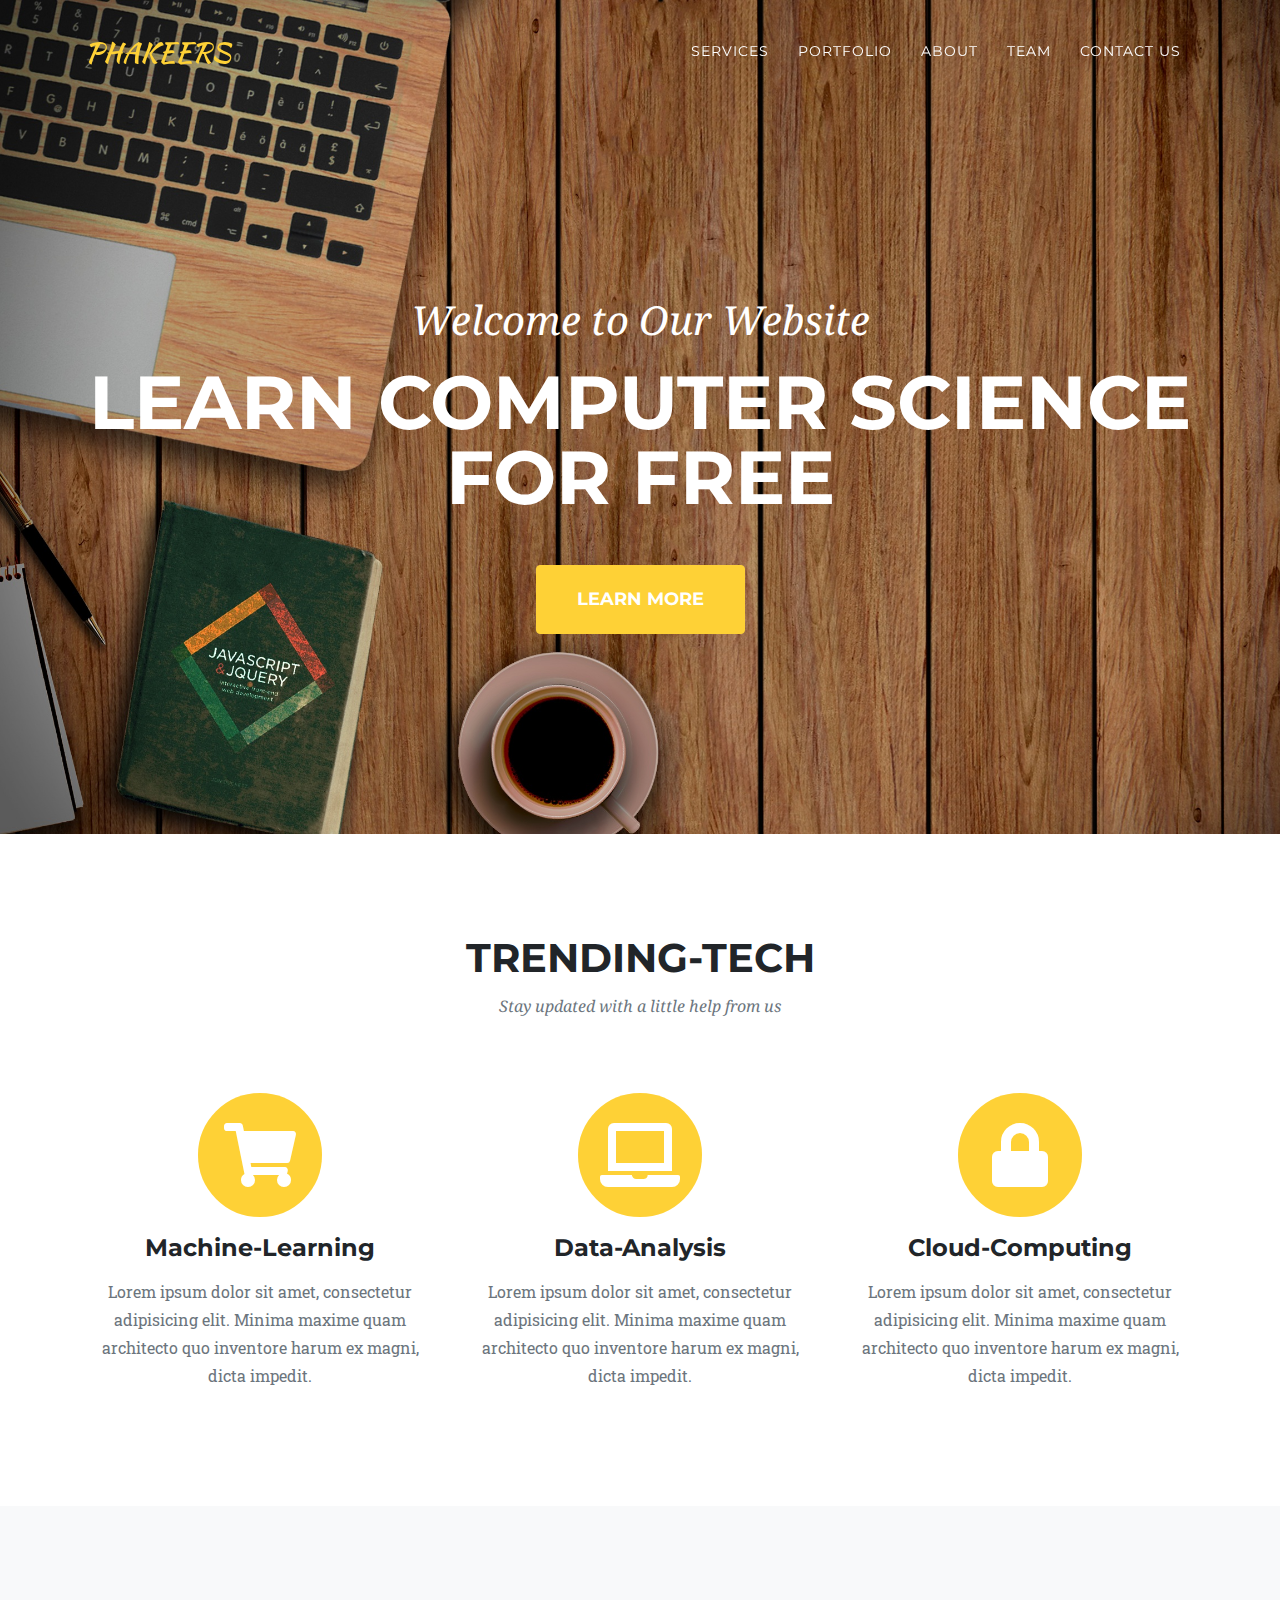
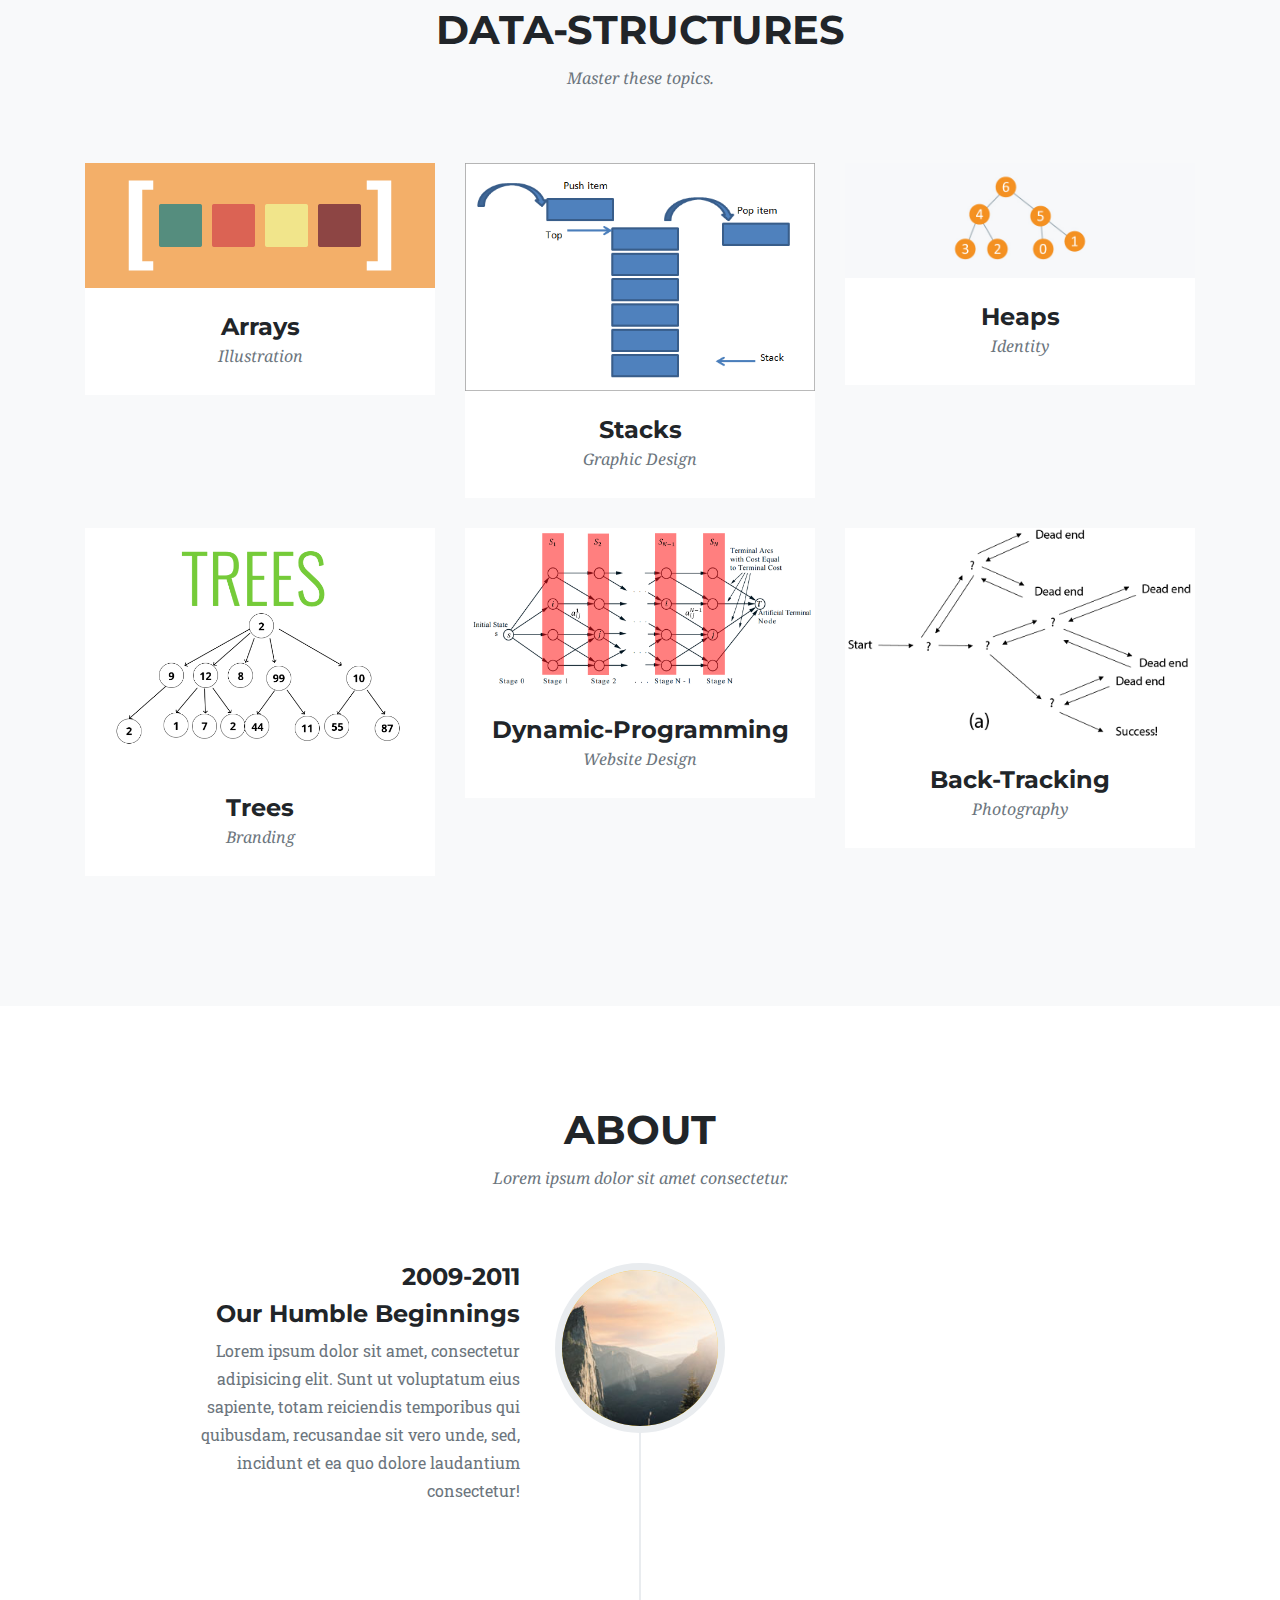
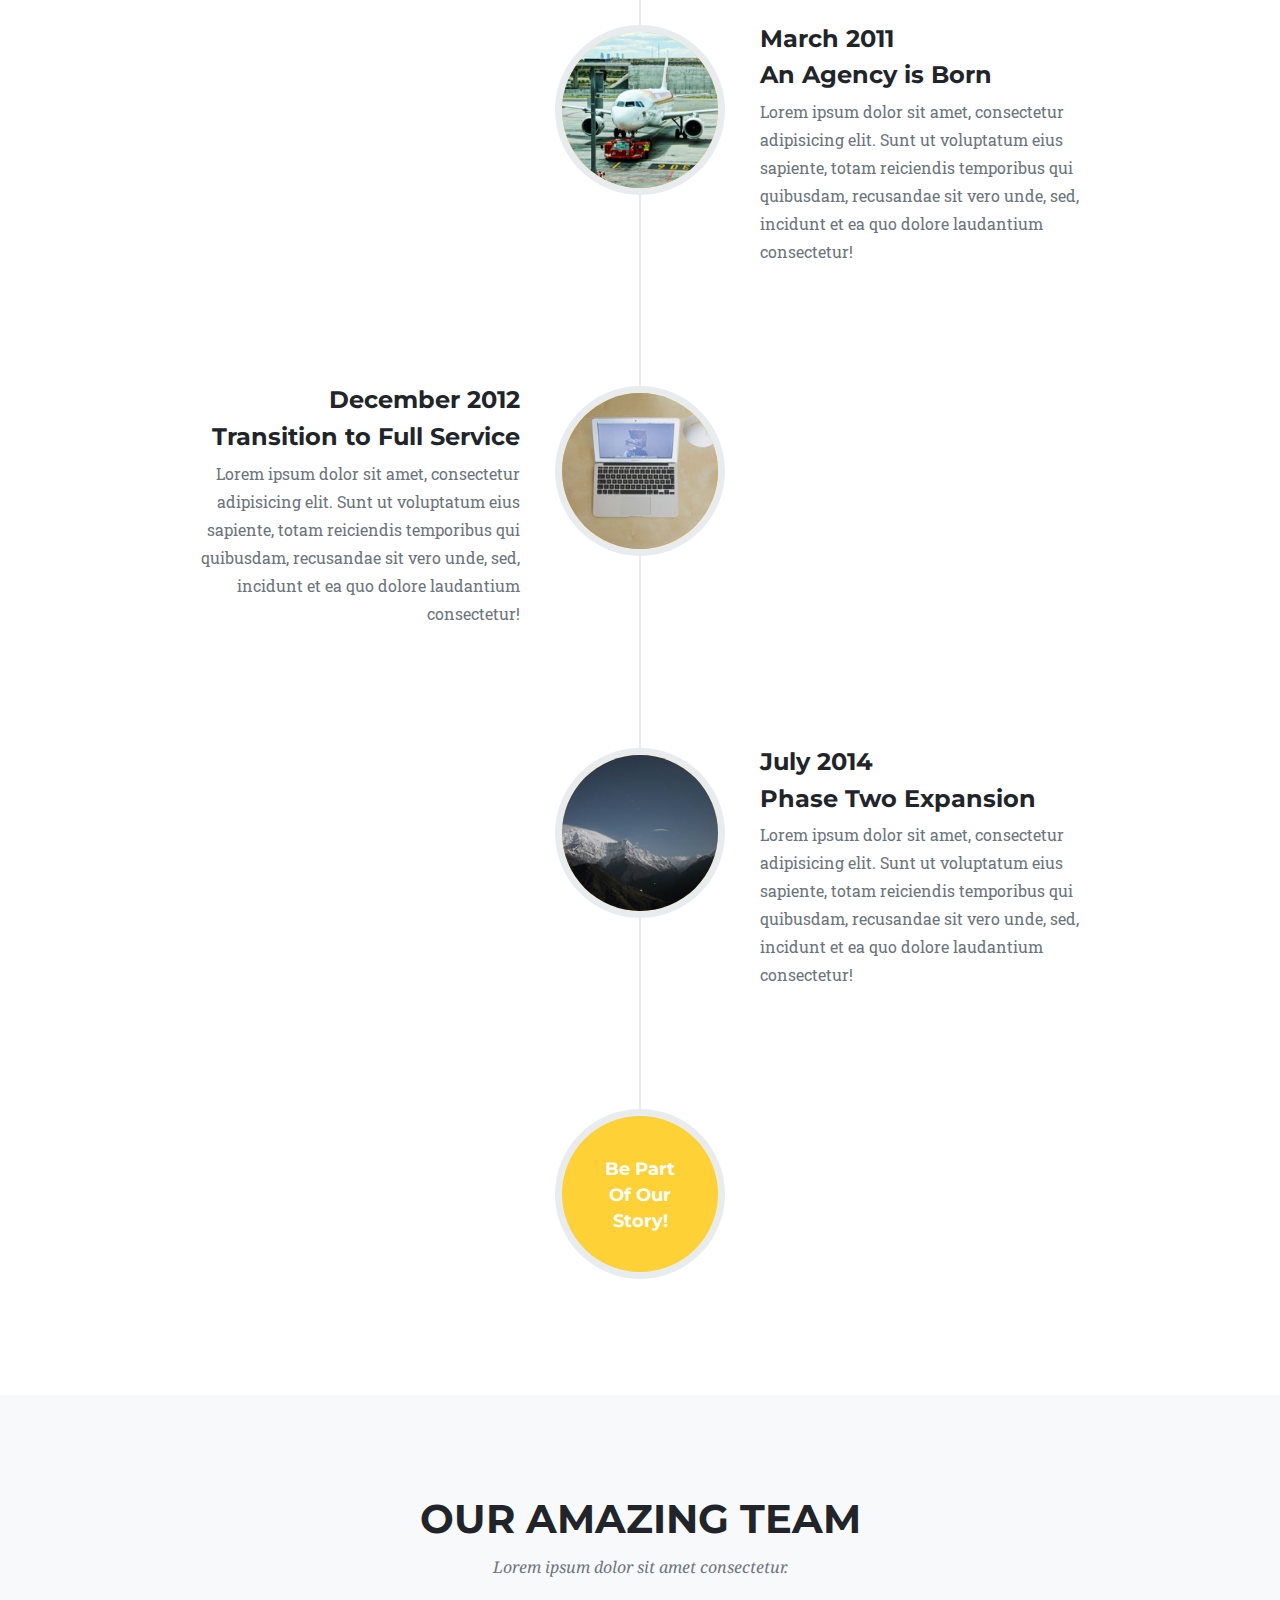
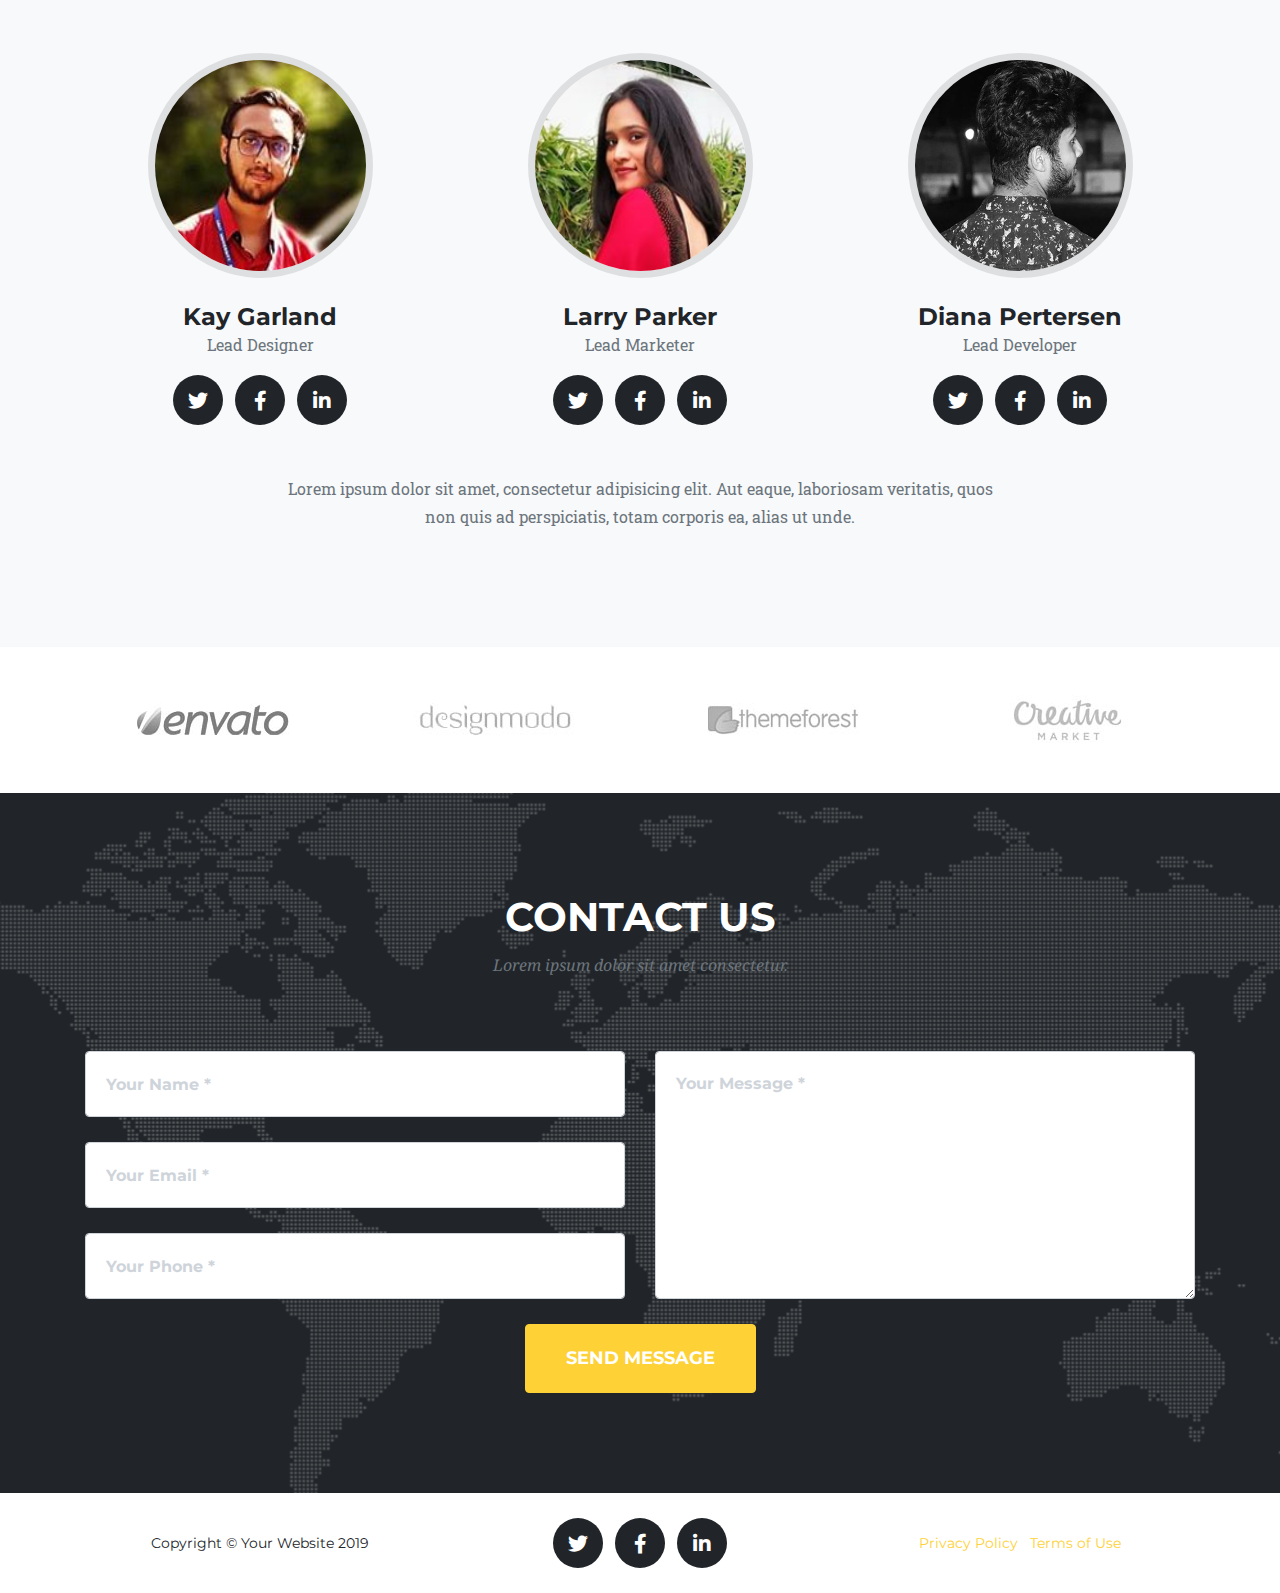
==== index.html @ e09085da "First upload" ====
<!DOCTYPE html>
<html lang="en">

<head>

  <meta charset="utf-8">
  <meta name="viewport" content="width=device-width, initial-scale=1, shrink-to-fit=no">
  <meta name="description" content="">
  <meta name="author" content="">

  <title>Phakeers Landing page</title>

  <!-- Bootstrap core CSS -->
  <link href="vendor/bootstrap/css/bootstrap.min.css" rel="stylesheet">

  <!-- Custom fonts for this template -->
  <link href="vendor/fontawesome-free/css/all.min.css" rel="stylesheet" type="text/css">
  <link href="https://fonts.googleapis.com/css?family=Montserrat:400,700" rel="stylesheet" type="text/css">
  <link href='https://fonts.googleapis.com/css?family=Kaushan+Script' rel='stylesheet' type='text/css'>
  <link href='https://fonts.googleapis.com/css?family=Droid+Serif:400,700,400italic,700italic' rel='stylesheet'
    type='text/css'>
  <link href='https://fonts.googleapis.com/css?family=Roboto+Slab:400,100,300,700' rel='stylesheet' type='text/css'>

  <!-- Custom styles for this template -->
  <link href="css/agency.min.css" rel="stylesheet">

</head>

<body id="page-top">

  <!-- Navigation -->
  <nav class="navbar navbar-expand-lg navbar-dark fixed-top" id="mainNav">
    <div class="container">
      <a class="navbar-brand js-scroll-trigger" href="#page-top">PHAKEERS</a>
      <button class="navbar-toggler navbar-toggler-right" type="button" data-toggle="collapse"
        data-target="#navbarResponsive" aria-controls="navbarResponsive" aria-expanded="false"
        aria-label="Toggle navigation">
        Menu
        <i class="fas fa-bars"></i>
      </button>
      <div class="collapse navbar-collapse" id="navbarResponsive">
        <ul class="navbar-nav text-uppercase ml-auto">
          <li class="nav-item">
            <a class="nav-link js-scroll-trigger" href="#services">Services</a>
          </li>
          <li class="nav-item">
            <a class="nav-link js-scroll-trigger" href="#portfolio">Portfolio</a>
          </li>
          <li class="nav-item">
            <a class="nav-link js-scroll-trigger" href="#about">About</a>
          </li>
          <li class="nav-item">
            <a class="nav-link js-scroll-trigger" href="#team">Team</a>
          </li>
          <li class="nav-item">
            <a class="nav-link js-scroll-trigger" href="#contact">Contact Us</a>
          </li>
        </ul>
      </div>
    </div>
  </nav>

  <!-- Header -->
  <header class="masthead">
    <div class="container">
      <div class="intro-text">
        <div class="intro-lead-in">Welcome to Our Website</div>
        <div class="intro-heading text-uppercase">Learn Computer Science for free</div>
        <a class="btn btn-primary btn-xl text-uppercase js-scroll-trigger" href="templated-caminar/index.html">Learn
          More</a>
      </div>
    </div>
  </header>

  <!-- Services -->
  <section class="page-section" id="services">
    <div class="container">
      <div class="row">
        <div class="col-lg-12 text-center">
          <h2 class="section-heading text-uppercase">Trending-Tech</h2>
          <h3 class="section-subheading text-muted">Stay updated with a little help from us</h3>
        </div>
      </div>
      <div class="row text-center">
        <div class="col-md-4">
          <span class="fa-stack fa-4x">
            <i class="fas fa-circle fa-stack-2x text-primary"></i>
            <i class="fas fa-shopping-cart fa-stack-1x fa-inverse"></i>
          </span>
          <h4 class="service-heading">Machine-Learning</h4>
          <p class="text-muted">Lorem ipsum dolor sit amet, consectetur adipisicing elit. Minima maxime quam architecto
            quo inventore harum ex magni, dicta impedit.</p>
        </div>
        <div class="col-md-4">
          <span class="fa-stack fa-4x">
            <i class="fas fa-circle fa-stack-2x text-primary"></i>
            <i class="fas fa-laptop fa-stack-1x fa-inverse"></i>
          </span>
          <h4 class="service-heading">Data-Analysis</h4>
          <p class="text-muted">Lorem ipsum dolor sit amet, consectetur adipisicing elit. Minima maxime quam architecto
            quo inventore harum ex magni, dicta impedit.</p>
        </div>
        <div class="col-md-4">
          <span class="fa-stack fa-4x">
            <i class="fas fa-circle fa-stack-2x text-primary"></i>
            <i class="fas fa-lock fa-stack-1x fa-inverse"></i>
          </span>
          <h4 class="service-heading">Cloud-Computing</h4>
          <p class="text-muted">Lorem ipsum dolor sit amet, consectetur adipisicing elit. Minima maxime quam architecto
            quo inventore harum ex magni, dicta impedit.</p>
        </div>
      </div>
    </div>
  </section>

  <!-- Portfolio Grid -->
  <section class="bg-light page-section" id="portfolio">
    <div class="container">
      <div class="row">
        <div class="col-lg-12 text-center">
          <h2 class="section-heading text-uppercase">Data-Structures</h2>
          <h3 class="section-subheading text-muted">Master these topics.</h3>
        </div>
      </div>
      <div class="row">
        <div class="col-md-4 col-sm-6 portfolio-item">
          <a class="portfolio-link" data-toggle="modal" href="#portfolioModal1">
            <div class="portfolio-hover">
              <div class="portfolio-hover-content">
                <i class="fas fa-plus fa-3x"></i>
              </div>
            </div>
            <img class="img-fluid" src="img/arrays.png" alt="">
          </a>
          <div class="portfolio-caption">
            <h4>Arrays</h4>
            <p class="text-muted">Illustration</p>
          </div>
        </div>
        <div class="col-md-4 col-sm-6 portfolio-item">
          <a class="portfolio-link" data-toggle="modal" href="#portfolioModal2">
            <div class="portfolio-hover">
              <div class="portfolio-hover-content">
                <i class="fas fa-plus fa-3x"></i>
              </div>
            </div>
            <img class="img-fluid" src="img/stacks.png" alt="">
          </a>
          <div class="portfolio-caption">
            <h4>Stacks</h4>
            <p class="text-muted">Graphic Design</p>
          </div>
        </div>
        <div class="col-md-4 col-sm-6 portfolio-item">
          <a class="portfolio-link" data-toggle="modal" href="#portfolioModal3">
            <div class="portfolio-hover">
              <div class="portfolio-hover-content">
                <i class="fas fa-plus fa-3x"></i>
              </div>
            </div>
            <img class="img-fluid" src="img/heaps.jpg" alt="">
          </a>
          <div class="portfolio-caption">
            <h4>Heaps</h4>
            <p class="text-muted">Identity</p>
          </div>
        </div>
        <div class="col-md-4 col-sm-6 portfolio-item">
          <a class="portfolio-link" data-toggle="modal" href="#portfolioModal4">
            <div class="portfolio-hover">
              <div class="portfolio-hover-content">
                <i class="fas fa-plus fa-3x"></i>
              </div>
            </div>
            <img class="img-fluid" src="/img/Trees.png" alt="">
          </a>
          <div class="portfolio-caption">
            <h4>Trees</h4>
            <p class="text-muted">Branding</p>
          </div>
        </div>
        <div class="col-md-4 col-sm-6 portfolio-item">
          <a class="portfolio-link" data-toggle="modal" href="#portfolioModal5">
            <div class="portfolio-hover">
              <div class="portfolio-hover-content">
                <i class="fas fa-plus fa-3x"></i>
              </div>
            </div>
            <img class="img-fluid" src="img/Dynamic-Programming.png" alt="">
          </a>
          <div class="portfolio-caption">
            <h4>Dynamic-Programming</h4>
            <p class="text-muted">Website Design</p>
          </div>
        </div>
        <div class="col-md-4 col-sm-6 portfolio-item">
          <a class="portfolio-link" data-toggle="modal" href="#portfolioModal6">
            <div class="portfolio-hover">
              <div class="portfolio-hover-content">
                <i class="fas fa-plus fa-3x"></i>
              </div>
            </div>
            <img class="img-fluid" src="img/backtracking-introduction.png" alt="">
          </a>
          <div class="portfolio-caption">
            <h4>Back-Tracking</h4>
            <p class="text-muted">Photography</p>
          </div>
        </div>
      </div>
    </div>
  </section>

  <!-- About -->
  <section class="page-section" id="about">
    <div class="container">
      <div class="row">
        <div class="col-lg-12 text-center">
          <h2 class="section-heading text-uppercase">About</h2>
          <h3 class="section-subheading text-muted">Lorem ipsum dolor sit amet consectetur.</h3>
        </div>
      </div>
      <div class="row">
        <div class="col-lg-12">
          <ul class="timeline">
            <li>
              <div class="timeline-image">
                <img class="rounded-circle img-fluid" src="img/about/1.jpg" alt="">
              </div>
              <div class="timeline-panel">
                <div class="timeline-heading">
                  <h4>2009-2011</h4>
                  <h4 class="subheading">Our Humble Beginnings</h4>
                </div>
                <div class="timeline-body">
                  <p class="text-muted">Lorem ipsum dolor sit amet, consectetur adipisicing elit. Sunt ut voluptatum
                    eius sapiente, totam reiciendis temporibus qui quibusdam, recusandae sit vero unde, sed, incidunt et
                    ea quo dolore laudantium consectetur!</p>
                </div>
              </div>
            </li>
            <li class="timeline-inverted">
              <div class="timeline-image">
                <img class="rounded-circle img-fluid" src="img/about/2.jpg" alt="">
              </div>
              <div class="timeline-panel">
                <div class="timeline-heading">
                  <h4>March 2011</h4>
                  <h4 class="subheading">An Agency is Born</h4>
                </div>
                <div class="timeline-body">
                  <p class="text-muted">Lorem ipsum dolor sit amet, consectetur adipisicing elit. Sunt ut voluptatum
                    eius sapiente, totam reiciendis temporibus qui quibusdam, recusandae sit vero unde, sed, incidunt et
                    ea quo dolore laudantium consectetur!</p>
                </div>
              </div>
            </li>
            <li>
              <div class="timeline-image">
                <img class="rounded-circle img-fluid" src="img/about/3.jpg" alt="">
              </div>
              <div class="timeline-panel">
                <div class="timeline-heading">
                  <h4>December 2012</h4>
                  <h4 class="subheading">Transition to Full Service</h4>
                </div>
                <div class="timeline-body">
                  <p class="text-muted">Lorem ipsum dolor sit amet, consectetur adipisicing elit. Sunt ut voluptatum
                    eius sapiente, totam reiciendis temporibus qui quibusdam, recusandae sit vero unde, sed, incidunt et
                    ea quo dolore laudantium consectetur!</p>
                </div>
              </div>
            </li>
            <li class="timeline-inverted">
              <div class="timeline-image">
                <img class="rounded-circle img-fluid" src="img/about/4.jpg" alt="">
              </div>
              <div class="timeline-panel">
                <div class="timeline-heading">
                  <h4>July 2014</h4>
                  <h4 class="subheading">Phase Two Expansion</h4>
                </div>
                <div class="timeline-body">
                  <p class="text-muted">Lorem ipsum dolor sit amet, consectetur adipisicing elit. Sunt ut voluptatum
                    eius sapiente, totam reiciendis temporibus qui quibusdam, recusandae sit vero unde, sed, incidunt et
                    ea quo dolore laudantium consectetur!</p>
                </div>
              </div>
            </li>
            <li class="timeline-inverted">
              <div class="timeline-image">
                <h4>Be Part
                  <br>Of Our
                  <br>Story!</h4>
              </div>
            </li>
          </ul>
        </div>
      </div>
    </div>
  </section>

  <!-- Team -->
  <section class="bg-light page-section" id="team">
    <div class="container">
      <div class="row">
        <div class="col-lg-12 text-center">
          <h2 class="section-heading text-uppercase">Our Amazing Team</h2>
          <h3 class="section-subheading text-muted">Lorem ipsum dolor sit amet consectetur.</h3>
        </div>
      </div>
      <div class="row">
        <div class="col-sm-4">
          <div class="team-member">
            <img class="mx-auto rounded-circle" src="/img/Suyog.png" alt="">
            <h4>Kay Garland</h4>
            <p class="text-muted">Lead Designer</p>
            <ul class="list-inline social-buttons">
              <li class="list-inline-item">
                <a href="#">
                  <i class="fab fa-twitter"></i>
                </a>
              </li>
              <li class="list-inline-item">
                <a href="#">
                  <i class="fab fa-facebook-f"></i>
                </a>
              </li>
              <li class="list-inline-item">
                <a href="#">
                  <i class="fab fa-linkedin-in"></i>
                </a>
              </li>
            </ul>
          </div>
        </div>
        <div class="col-sm-4">
          <div class="team-member">
            <img class="mx-auto rounded-circle" src="img/Rashi.png" alt="">
            <h4>Larry Parker</h4>
            <p class="text-muted">Lead Marketer</p>
            <ul class="list-inline social-buttons">
              <li class="list-inline-item">
                <a href="#">
                  <i class="fab fa-twitter"></i>
                </a>
              </li>
              <li class="list-inline-item">
                <a href="#">
                  <i class="fab fa-facebook-f"></i>
                </a>
              </li>
              <li class="list-inline-item">
                <a href="#">
                  <i class="fab fa-linkedin-in"></i>
                </a>
              </li>
            </ul>
          </div>
        </div>
        <div class="col-sm-4">
          <div class="team-member">
            <img class="mx-auto rounded-circle" src="img/Zaib.png" alt="">
            <h4>Diana Pertersen</h4>
            <p class="text-muted">Lead Developer</p>
            <ul class="list-inline social-buttons">
              <li class="list-inline-item">
                <a href="#">
                  <i class="fab fa-twitter"></i>
                </a>
              </li>
              <li class="list-inline-item">
                <a href="#">
                  <i class="fab fa-facebook-f"></i>
                </a>
              </li>
              <li class="list-inline-item">
                <a href="#">
                  <i class="fab fa-linkedin-in"></i>
                </a>
              </li>
            </ul>
          </div>
        </div>
      </div>
      <div class="row">
        <div class="col-lg-8 mx-auto text-center">
          <p class="large text-muted">Lorem ipsum dolor sit amet, consectetur adipisicing elit. Aut eaque, laboriosam
            veritatis, quos non quis ad perspiciatis, totam corporis ea, alias ut unde.</p>
        </div>
      </div>
    </div>
  </section>

  <!-- Clients -->
  <section class="py-5">
    <div class="container">
      <div class="row">
        <div class="col-md-3 col-sm-6">
          <a href="#">
            <img class="img-fluid d-block mx-auto" src="img/logos/envato.jpg" alt="">
          </a>
        </div>
        <div class="col-md-3 col-sm-6">
          <a href="#">
            <img class="img-fluid d-block mx-auto" src="img/logos/designmodo.jpg" alt="">
          </a>
        </div>
        <div class="col-md-3 col-sm-6">
          <a href="#">
            <img class="img-fluid d-block mx-auto" src="img/logos/themeforest.jpg" alt="">
          </a>
        </div>
        <div class="col-md-3 col-sm-6">
          <a href="#">
            <img class="img-fluid d-block mx-auto" src="img/logos/creative-market.jpg" alt="">
          </a>
        </div>
      </div>
    </div>
  </section>

  <!-- Contact -->
  <section class="page-section" id="contact">
    <div class="container">
      <div class="row">
        <div class="col-lg-12 text-center">
          <h2 class="section-heading text-uppercase">Contact Us</h2>
          <h3 class="section-subheading text-muted">Lorem ipsum dolor sit amet consectetur.</h3>
        </div>
      </div>
      <div class="row">
        <div class="col-lg-12">
          <form id="contactForm" name="sentMessage" novalidate="novalidate">
            <div class="row">
              <div class="col-md-6">
                <div class="form-group">
                  <input class="form-control" id="name" type="text" placeholder="Your Name *" required="required"
                    data-validation-required-message="Please enter your name.">
                  <p class="help-block text-danger"></p>
                </div>
                <div class="form-group">
                  <input class="form-control" id="email" type="email" placeholder="Your Email *" required="required"
                    data-validation-required-message="Please enter your email address.">
                  <p class="help-block text-danger"></p>
                </div>
                <div class="form-group">
                  <input class="form-control" id="phone" type="tel" placeholder="Your Phone *" required="required"
                    data-validation-required-message="Please enter your phone number.">
                  <p class="help-block text-danger"></p>
                </div>
              </div>
              <div class="col-md-6">
                <div class="form-group">
                  <textarea class="form-control" id="message" placeholder="Your Message *" required="required"
                    data-validation-required-message="Please enter a message."></textarea>
                  <p class="help-block text-danger"></p>
                </div>
              </div>
              <div class="clearfix"></div>
              <div class="col-lg-12 text-center">
                <div id="success"></div>
                <button id="sendMessageButton" class="btn btn-primary btn-xl text-uppercase" type="submit">Send
                  Message</button>
              </div>
            </div>
          </form>
        </div>
      </div>
    </div>
  </section>

  <!-- Footer -->
  <footer class="footer">
    <div class="container">
      <div class="row align-items-center">
        <div class="col-md-4">
          <span class="copyright">Copyright &copy; Your Website 2019</span>
        </div>
        <div class="col-md-4">
          <ul class="list-inline social-buttons">
            <li class="list-inline-item">
              <a href="#">
                <i class="fab fa-twitter"></i>
              </a>
            </li>
            <li class="list-inline-item">
              <a href="#">
                <i class="fab fa-facebook-f"></i>
              </a>
            </li>
            <li class="list-inline-item">
              <a href="#">
                <i class="fab fa-linkedin-in"></i>
              </a>
            </li>
          </ul>
        </div>
        <div class="col-md-4">
          <ul class="list-inline quicklinks">
            <li class="list-inline-item">
              <a href="#">Privacy Policy</a>
            </li>
            <li class="list-inline-item">
              <a href="#">Terms of Use</a>
            </li>
          </ul>
        </div>
      </div>
    </div>
  </footer>

  <!-- Portfolio Modals -->

  <!-- Modal 1 -->
  <div class="portfolio-modal modal fade" id="portfolioModal1" tabindex="-1" role="dialog" aria-hidden="true">
    <div class="modal-dialog">
      <div class="modal-content">
        <div class="close-modal" data-dismiss="modal">
          <div class="lr">
            <div class="rl"></div>
          </div>
        </div>
        <div class="container">
          <div class="row">
            <div class="col-lg-8 mx-auto">
              <div class="modal-body">
                <!-- Project Details Go Here -->
                <h2 class="text-uppercase">Project Name</h2>
                <p class="item-intro text-muted">Lorem ipsum dolor sit amet consectetur.</p>
                <img class="img-fluid d-block mx-auto" src="img/portfolio/01-full.jpg" alt="">
                <p>Use this area to describe your project. Lorem ipsum dolor sit amet, consectetur adipisicing elit. Est
                  blanditiis dolorem culpa incidunt minus dignissimos deserunt repellat aperiam quasi sunt officia
                  expedita beatae cupiditate, maiores repudiandae, nostrum, reiciendis facere nemo!</p>
                <ul class="list-inline">
                  <li>Date: January 2017</li>
                  <li>Client: Threads</li>
                  <li>Category: Illustration</li>
                </ul>
                <button class="btn btn-primary" data-dismiss="modal" type="button">
                  <i class="fas fa-times"></i>
                  Close Project</button>
              </div>
            </div>
          </div>
        </div>
      </div>
    </div>
  </div>

  <!-- Modal 2 -->
  <div class="portfolio-modal modal fade" id="portfolioModal2" tabindex="-1" role="dialog" aria-hidden="true">
    <div class="modal-dialog">
      <div class="modal-content">
        <div class="close-modal" data-dismiss="modal">
          <div class="lr">
            <div class="rl"></div>
          </div>
        </div>
        <div class="container">
          <div class="row">
            <div class="col-lg-8 mx-auto">
              <div class="modal-body">
                <!-- Project Details Go Here -->
                <h2 class="text-uppercase">Project Name</h2>
                <p class="item-intro text-muted">Lorem ipsum dolor sit amet consectetur.</p>
                <img class="img-fluid d-block mx-auto" src="img/portfolio/02-full.jpg" alt="">
                <p>Use this area to describe your project. Lorem ipsum dolor sit amet, consectetur adipisicing elit. Est
                  blanditiis dolorem culpa incidunt minus dignissimos deserunt repellat aperiam quasi sunt officia
                  expedita beatae cupiditate, maiores repudiandae, nostrum, reiciendis facere nemo!</p>
                <ul class="list-inline">
                  <li>Date: January 2017</li>
                  <li>Client: Explore</li>
                  <li>Category: Graphic Design</li>
                </ul>
                <button class="btn btn-primary" data-dismiss="modal" type="button">
                  <i class="fas fa-times"></i>
                  Close Project</button>
              </div>
            </div>
          </div>
        </div>
      </div>
    </div>
  </div>

  <!-- Modal 3 -->
  <div class="portfolio-modal modal fade" id="portfolioModal3" tabindex="-1" role="dialog" aria-hidden="true">
    <div class="modal-dialog">
      <div class="modal-content">
        <div class="close-modal" data-dismiss="modal">
          <div class="lr">
            <div class="rl"></div>
          </div>
        </div>
        <div class="container">
          <div class="row">
            <div class="col-lg-8 mx-auto">
              <div class="modal-body">
                <!-- Project Details Go Here -->
                <h2 class="text-uppercase">Project Name</h2>
                <p class="item-intro text-muted">Lorem ipsum dolor sit amet consectetur.</p>
                <img class="img-fluid d-block mx-auto" src="img/portfolio/03-full.jpg" alt="">
                <p>Use this area to describe your project. Lorem ipsum dolor sit amet, consectetur adipisicing elit. Est
                  blanditiis dolorem culpa incidunt minus dignissimos deserunt repellat aperiam quasi sunt officia
                  expedita beatae cupiditate, maiores repudiandae, nostrum, reiciendis facere nemo!</p>
                <ul class="list-inline">
                  <li>Date: January 2017</li>
                  <li>Client: Finish</li>
                  <li>Category: Identity</li>
                </ul>
                <button class="btn btn-primary" data-dismiss="modal" type="button">
                  <i class="fas fa-times"></i>
                  Close Project</button>
              </div>
            </div>
          </div>
        </div>
      </div>
    </div>
  </div>

  <!-- Modal 4 -->
  <div class="portfolio-modal modal fade" id="portfolioModal4" tabindex="-1" role="dialog" aria-hidden="true">
    <div class="modal-dialog">
      <div class="modal-content">
        <div class="close-modal" data-dismiss="modal">
          <div class="lr">
            <div class="rl"></div>
          </div>
        </div>
        <div class="container">
          <div class="row">
            <div class="col-lg-8 mx-auto">
              <div class="modal-body">
                <!-- Project Details Go Here -->
                <h2 class="text-uppercase">Project Name</h2>
                <p class="item-intro text-muted">Lorem ipsum dolor sit amet consectetur.</p>
                <img class="img-fluid d-block mx-auto" src="img/portfolio/04-full.jpg" alt="">
                <p>Use this area to describe your project. Lorem ipsum dolor sit amet, consectetur adipisicing elit. Est
                  blanditiis dolorem culpa incidunt minus dignissimos deserunt repellat aperiam quasi sunt officia
                  expedita beatae cupiditate, maiores repudiandae, nostrum, reiciendis facere nemo!</p>
                <ul class="list-inline">
                  <li>Date: January 2017</li>
                  <li>Client: Lines</li>
                  <li>Category: Branding</li>
                </ul>
                <button class="btn btn-primary" data-dismiss="modal" type="button">
                  <i class="fas fa-times"></i>
                  Close Project</button>
              </div>
            </div>
          </div>
        </div>
      </div>
    </div>
  </div>

  <!-- Modal 5 -->
  <div class="portfolio-modal modal fade" id="portfolioModal5" tabindex="-1" role="dialog" aria-hidden="true">
    <div class="modal-dialog">
      <div class="modal-content">
        <div class="close-modal" data-dismiss="modal">
          <div class="lr">
            <div class="rl"></div>
          </div>
        </div>
        <div class="container">
          <div class="row">
            <div class="col-lg-8 mx-auto">
              <div class="modal-body">
                <!-- Project Details Go Here -->
                <h2 class="text-uppercase">Project Name</h2>
                <p class="item-intro text-muted">Lorem ipsum dolor sit amet consectetur.</p>
                <img class="img-fluid d-block mx-auto" src="img/portfolio/05-full.jpg" alt="">
                <p>Use this area to describe your project. Lorem ipsum dolor sit amet, consectetur adipisicing elit. Est
                  blanditiis dolorem culpa incidunt minus dignissimos deserunt repellat aperiam quasi sunt officia
                  expedita beatae cupiditate, maiores repudiandae, nostrum, reiciendis facere nemo!</p>
                <ul class="list-inline">
                  <li>Date: January 2017</li>
                  <li>Client: Southwest</li>
                  <li>Category: Website Design</li>
                </ul>
                <button class="btn btn-primary" data-dismiss="modal" type="button">
                  <i class="fas fa-times"></i>
                  Close Project</button>
              </div>
            </div>
          </div>
        </div>
      </div>
    </div>
  </div>

  <!-- Modal 6 -->
  <div class="portfolio-modal modal fade" id="portfolioModal6" tabindex="-1" role="dialog" aria-hidden="true">
    <div class="modal-dialog">
      <div class="modal-content">
        <div class="close-modal" data-dismiss="modal">
          <div class="lr">
            <div class="rl"></div>
          </div>
        </div>
        <div class="container">
          <div class="row">
            <div class="col-lg-8 mx-auto">
              <div class="modal-body">
                <!-- Project Details Go Here -->
                <h2 class="text-uppercase">Project Name</h2>
                <p class="item-intro text-muted">Lorem ipsum dolor sit amet consectetur.</p>
                <img class="img-fluid d-block mx-auto" src="img/portfolio/06-full.jpg" alt="">
                <p>Use this area to describe your project. Lorem ipsum dolor sit amet, consectetur adipisicing elit. Est
                  blanditiis dolorem culpa incidunt minus dignissimos deserunt repellat aperiam quasi sunt officia
                  expedita beatae cupiditate, maiores repudiandae, nostrum, reiciendis facere nemo!</p>
                <ul class="list-inline">
                  <li>Date: January 2017</li>
                  <li>Client: Window</li>
                  <li>Category: Photography</li>
                </ul>
                <button class="btn btn-primary" data-dismiss="modal" type="button">
                  <i class="fas fa-times"></i>
                  Close Project</button>
              </div>
            </div>
          </div>
        </div>
      </div>
    </div>
  </div>

  <!-- Bootstrap core JavaScript -->
  <script src="vendor/jquery/jquery.min.js"></script>
  <script src="vendor/bootstrap/js/bootstrap.bundle.min.js"></script>

  <!-- Plugin JavaScript -->
  <script src="vendor/jquery-easing/jquery.easing.min.js"></script>

  <!-- Contact form JavaScript -->
  <script src="js/jqBootstrapValidation.js"></script>
  <script src="js/contact_me.js"></script>

  <!-- Custom scripts for this template -->
  <script src="js/agency.min.js"></script>

</body>

</html>
---- css/agency.min.css ----
/*!
 * Start Bootstrap - Agency v5.2.2 (https://startbootstrap.com/template-overviews/agency)
 * Copyright 2013-2019 Start Bootstrap
 * Licensed under MIT (https://github.com/BlackrockDigital/startbootstrap-agency/blob/master/LICENSE)
 */body{overflow-x:hidden;font-family:'Roboto Slab',-apple-system,BlinkMacSystemFont,'Segoe UI',Roboto,'Helvetica Neue',Arial,sans-serif,'Apple Color Emoji','Segoe UI Emoji','Segoe UI Symbol','Noto Color Emoji'}p{line-height:1.75}a{color:#fed136}a:hover{color:#fec503}.text-primary{color:#fed136!important}h1,h2,h3,h4,h5,h6{font-weight:700;font-family:Montserrat,-apple-system,BlinkMacSystemFont,'Segoe UI',Roboto,'Helvetica Neue',Arial,sans-serif,'Apple Color Emoji','Segoe UI Emoji','Segoe UI Symbol','Noto Color Emoji'}.page-section{padding:100px 0}.page-section h2.section-heading{font-size:40px;margin-top:0;margin-bottom:15px}.page-section h3.section-subheading{font-size:16px;font-weight:400;font-style:italic;margin-bottom:75px;text-transform:none;font-family:'Droid Serif',-apple-system,BlinkMacSystemFont,'Segoe UI',Roboto,'Helvetica Neue',Arial,sans-serif,'Apple Color Emoji','Segoe UI Emoji','Segoe UI Symbol','Noto Color Emoji'}@media (min-width:768px){section{padding:150px 0}}::-moz-selection{background:#fed136;text-shadow:none}::selection{background:#fed136;text-shadow:none}img::-moz-selection{background:0 0}img::selection{background:0 0}img::-moz-selection{background:0 0}.btn{font-family:Montserrat,-apple-system,BlinkMacSystemFont,'Segoe UI',Roboto,'Helvetica Neue',Arial,sans-serif,'Apple Color Emoji','Segoe UI Emoji','Segoe UI Symbol','Noto Color Emoji';font-weight:700}.btn-xl{font-size:18px;padding:20px 40px}.btn-primary{background-color:#fed136;border-color:#fed136}.btn-primary:active,.btn-primary:focus,.btn-primary:hover{background-color:#fec810!important;border-color:#fec810!important;color:#fff}.btn-primary:active,.btn-primary:focus{box-shadow:0 0 0 .2rem rgba(254,209,55,.5)!important}#mainNav{background-color:#212529}#mainNav .navbar-toggler{font-size:12px;right:0;padding:13px;text-transform:uppercase;color:#fff;border:0;background-color:#fed136;font-family:Montserrat,-apple-system,BlinkMacSystemFont,'Segoe UI',Roboto,'Helvetica Neue',Arial,sans-serif,'Apple Color Emoji','Segoe UI Emoji','Segoe UI Symbol','Noto Color Emoji'}#mainNav .navbar-brand{color:#fed136;font-family:'Kaushan Script',-apple-system,BlinkMacSystemFont,'Segoe UI',Roboto,'Helvetica Neue',Arial,sans-serif,'Apple Color Emoji','Segoe UI Emoji','Segoe UI Symbol','Noto Color Emoji'}#mainNav .navbar-brand.active,#mainNav .navbar-brand:active,#mainNav .navbar-brand:focus,#mainNav .navbar-brand:hover{color:#fec503}#mainNav .navbar-nav .nav-item .nav-link{font-size:90%;font-weight:400;padding:.75em 0;letter-spacing:1px;color:#fff;font-family:Montserrat,-apple-system,BlinkMacSystemFont,'Segoe UI',Roboto,'Helvetica Neue',Arial,sans-serif,'Apple Color Emoji','Segoe UI Emoji','Segoe UI Symbol','Noto Color Emoji'}#mainNav .navbar-nav .nav-item .nav-link.active,#mainNav .navbar-nav .nav-item .nav-link:hover{color:#fed136}@media (min-width:992px){#mainNav{padding-top:25px;padding-bottom:25px;transition:padding-top .3s,padding-bottom .3s;border:none;background-color:transparent}#mainNav .navbar-brand{font-size:1.75em;transition:all .3s}#mainNav .navbar-nav .nav-item .nav-link{padding:1.1em 1em!important}#mainNav.navbar-shrink{padding-top:0;padding-bottom:0;background-color:#212529}#mainNav.navbar-shrink .navbar-brand{font-size:1.25em;padding:12px 0}}header.masthead{text-align:center;color:#fff;background-image:url(../img/header-bg.jpg);background-repeat:no-repeat;background-attachment:scroll;background-position:center center;background-size:cover}header.masthead .intro-text{padding-top:150px;padding-bottom:100px}header.masthead .intro-text .intro-lead-in{font-size:22px;font-style:italic;line-height:22px;margin-bottom:25px;font-family:'Droid Serif',-apple-system,BlinkMacSystemFont,'Segoe UI',Roboto,'Helvetica Neue',Arial,sans-serif,'Apple Color Emoji','Segoe UI Emoji','Segoe UI Symbol','Noto Color Emoji'}header.masthead .intro-text .intro-heading{font-size:50px;font-weight:700;line-height:50px;margin-bottom:25px;font-family:Montserrat,-apple-system,BlinkMacSystemFont,'Segoe UI',Roboto,'Helvetica Neue',Arial,sans-serif,'Apple Color Emoji','Segoe UI Emoji','Segoe UI Symbol','Noto Color Emoji'}@media (min-width:768px){header.masthead .intro-text{padding-top:300px;padding-bottom:200px}header.masthead .intro-text .intro-lead-in{font-size:40px;font-style:italic;line-height:40px;margin-bottom:25px;font-family:'Droid Serif',-apple-system,BlinkMacSystemFont,'Segoe UI',Roboto,'Helvetica Neue',Arial,sans-serif,'Apple Color Emoji','Segoe UI Emoji','Segoe UI Symbol','Noto Color Emoji'}header.masthead .intro-text .intro-heading{font-size:75px;font-weight:700;line-height:75px;margin-bottom:50px;font-family:Montserrat,-apple-system,BlinkMacSystemFont,'Segoe UI',Roboto,'Helvetica Neue',Arial,sans-serif,'Apple Color Emoji','Segoe UI Emoji','Segoe UI Symbol','Noto Color Emoji'}}.service-heading{margin:15px 0;text-transform:none}#portfolio .portfolio-item{right:0;margin:0 0 15px}#portfolio .portfolio-item .portfolio-link{position:relative;display:block;max-width:400px;margin:0 auto;cursor:pointer}#portfolio .portfolio-item .portfolio-link .portfolio-hover{position:absolute;width:100%;height:100%;transition:all ease .5s;opacity:0;background:rgba(254,209,54,.9)}#portfolio .portfolio-item .portfolio-link .portfolio-hover:hover{opacity:1}#portfolio .portfolio-item .portfolio-link .portfolio-hover .portfolio-hover-content{font-size:20px;position:absolute;top:50%;width:100%;height:20px;margin-top:-12px;text-align:center;color:#fff}#portfolio .portfolio-item .portfolio-link .portfolio-hover .portfolio-hover-content i{margin-top:-12px}#portfolio .portfolio-item .portfolio-link .portfolio-hover .portfolio-hover-content h3,#portfolio .portfolio-item .portfolio-link .portfolio-hover .portfolio-hover-content h4{margin:0}#portfolio .portfolio-item .portfolio-caption{max-width:400px;margin:0 auto;padding:25px;text-align:center;background-color:#fff}#portfolio .portfolio-item .portfolio-caption h4{margin:0;text-transform:none}#portfolio .portfolio-item .portfolio-caption p{font-size:16px;font-style:italic;margin:0;font-family:'Droid Serif',-apple-system,BlinkMacSystemFont,'Segoe UI',Roboto,'Helvetica Neue',Arial,sans-serif,'Apple Color Emoji','Segoe UI Emoji','Segoe UI Symbol','Noto Color Emoji'}#portfolio *{z-index:2}@media (min-width:767px){#portfolio .portfolio-item{margin:0 0 30px}}.portfolio-modal .modal-dialog{margin:1rem;max-width:100vw}.portfolio-modal .modal-content{padding:100px 0;text-align:center}.portfolio-modal .modal-content h2{font-size:3em;margin-bottom:15px}.portfolio-modal .modal-content p{margin-bottom:30px}.portfolio-modal .modal-content p.item-intro{font-size:16px;font-style:italic;margin:20px 0 30px;font-family:'Droid Serif',-apple-system,BlinkMacSystemFont,'Segoe UI',Roboto,'Helvetica Neue',Arial,sans-serif,'Apple Color Emoji','Segoe UI Emoji','Segoe UI Symbol','Noto Color Emoji'}.portfolio-modal .modal-content ul.list-inline{margin-top:0;margin-bottom:30px}.portfolio-modal .modal-content img{margin-bottom:30px}.portfolio-modal .modal-content button{cursor:pointer}.portfolio-modal .close-modal{position:absolute;top:25px;right:25px;width:75px;height:75px;cursor:pointer;background-color:transparent}.portfolio-modal .close-modal:hover{opacity:.3}.portfolio-modal .close-modal .lr{z-index:1051;width:1px;height:75px;margin-left:35px;transform:rotate(45deg);background-color:#212529}.portfolio-modal .close-modal .lr .rl{z-index:1052;width:1px;height:75px;transform:rotate(90deg);background-color:#212529}.timeline{position:relative;padding:0;list-style:none}.timeline:before{position:absolute;top:0;bottom:0;left:40px;width:2px;margin-left:-1.5px;content:'';background-color:#e9ecef}.timeline>li{position:relative;min-height:50px;margin-bottom:50px}.timeline>li:after,.timeline>li:before{display:table;content:' '}.timeline>li:after{clear:both}.timeline>li .timeline-panel{position:relative;float:right;width:100%;padding:0 20px 0 100px;text-align:left}.timeline>li .timeline-panel:before{right:auto;left:-15px;border-right-width:15px;border-left-width:0}.timeline>li .timeline-panel:after{right:auto;left:-14px;border-right-width:14px;border-left-width:0}.timeline>li .timeline-image{position:absolute;z-index:100;left:0;width:80px;height:80px;margin-left:0;text-align:center;color:#fff;border:7px solid #e9ecef;border-radius:100%;background-color:#fed136}.timeline>li .timeline-image h4{font-size:10px;line-height:14px;margin-top:12px}.timeline>li.timeline-inverted>.timeline-panel{float:right;padding:0 20px 0 100px;text-align:left}.timeline>li.timeline-inverted>.timeline-panel:before{right:auto;left:-15px;border-right-width:15px;border-left-width:0}.timeline>li.timeline-inverted>.timeline-panel:after{right:auto;left:-14px;border-right-width:14px;border-left-width:0}.timeline>li:last-child{margin-bottom:0}.timeline .timeline-heading h4{margin-top:0;color:inherit}.timeline .timeline-heading h4.subheading{text-transform:none}.timeline .timeline-body>p,.timeline .timeline-body>ul{margin-bottom:0}@media (min-width:768px){.timeline:before{left:50%}.timeline>li{min-height:100px;margin-bottom:100px}.timeline>li .timeline-panel{float:left;width:41%;padding:0 20px 20px 30px;text-align:right}.timeline>li .timeline-image{left:50%;width:100px;height:100px;margin-left:-50px}.timeline>li .timeline-image h4{font-size:13px;line-height:18px;margin-top:16px}.timeline>li.timeline-inverted>.timeline-panel{float:right;padding:0 30px 20px 20px;text-align:left}}@media (min-width:992px){.timeline>li{min-height:150px}.timeline>li .timeline-panel{padding:0 20px 20px}.timeline>li .timeline-image{width:150px;height:150px;margin-left:-75px}.timeline>li .timeline-image h4{font-size:18px;line-height:26px;margin-top:30px}.timeline>li.timeline-inverted>.timeline-panel{padding:0 20px 20px}}@media (min-width:1200px){.timeline>li{min-height:170px}.timeline>li .timeline-panel{padding:0 20px 20px 100px}.timeline>li .timeline-image{width:170px;height:170px;margin-left:-85px}.timeline>li .timeline-image h4{margin-top:40px}.timeline>li.timeline-inverted>.timeline-panel{padding:0 100px 20px 20px}}.team-member{margin-bottom:50px;text-align:center}.team-member img{width:225px;height:225px;border:7px solid rgba(0,0,0,.1)}.team-member h4{margin-top:25px;margin-bottom:0;text-transform:none}.team-member p{margin-top:0}section#contact{background-color:#212529;background-image:url(../img/map-image.png);background-repeat:no-repeat;background-position:center}section#contact .section-heading{color:#fff}section#contact .form-group{margin-bottom:25px}section#contact .form-group input,section#contact .form-group textarea{padding:20px}section#contact .form-group input.form-control{height:auto}section#contact .form-group textarea.form-control{height:248px}section#contact .form-control:focus{border-color:#fed136;box-shadow:none}section#contact ::-webkit-input-placeholder{font-weight:700;color:#ced4da;font-family:Montserrat,-apple-system,BlinkMacSystemFont,'Segoe UI',Roboto,'Helvetica Neue',Arial,sans-serif,'Apple Color Emoji','Segoe UI Emoji','Segoe UI Symbol','Noto Color Emoji'}section#contact :-moz-placeholder{font-weight:700;color:#ced4da;font-family:Montserrat,-apple-system,BlinkMacSystemFont,'Segoe UI',Roboto,'Helvetica Neue',Arial,sans-serif,'Apple Color Emoji','Segoe UI Emoji','Segoe UI Symbol','Noto Color Emoji'}section#contact ::-moz-placeholder{font-weight:700;color:#ced4da;font-family:Montserrat,-apple-system,BlinkMacSystemFont,'Segoe UI',Roboto,'Helvetica Neue',Arial,sans-serif,'Apple Color Emoji','Segoe UI Emoji','Segoe UI Symbol','Noto Color Emoji'}section#contact :-ms-input-placeholder{font-weight:700;color:#ced4da;font-family:Montserrat,-apple-system,BlinkMacSystemFont,'Segoe UI',Roboto,'Helvetica Neue',Arial,sans-serif,'Apple Color Emoji','Segoe UI Emoji','Segoe UI Symbol','Noto Color Emoji'}.footer{padding:25px 0;text-align:center}.footer span.copyright{font-size:90%;line-height:40px;text-transform:none;font-family:Montserrat,-apple-system,BlinkMacSystemFont,'Segoe UI',Roboto,'Helvetica Neue',Arial,sans-serif,'Apple Color Emoji','Segoe UI Emoji','Segoe UI Symbol','Noto Color Emoji'}.footer ul.quicklinks{font-size:90%;line-height:40px;margin-bottom:0;text-transform:none;font-family:Montserrat,-apple-system,BlinkMacSystemFont,'Segoe UI',Roboto,'Helvetica Neue',Arial,sans-serif,'Apple Color Emoji','Segoe UI Emoji','Segoe UI Symbol','Noto Color Emoji'}ul.social-buttons{margin-bottom:0}ul.social-buttons li a{font-size:20px;line-height:50px;display:block;width:50px;height:50px;transition:all .3s;color:#fff;border-radius:100%;outline:0;background-color:#212529}ul.social-buttons li a:active,ul.social-buttons li a:focus,ul.social-buttons li a:hover{background-color:#fed136}
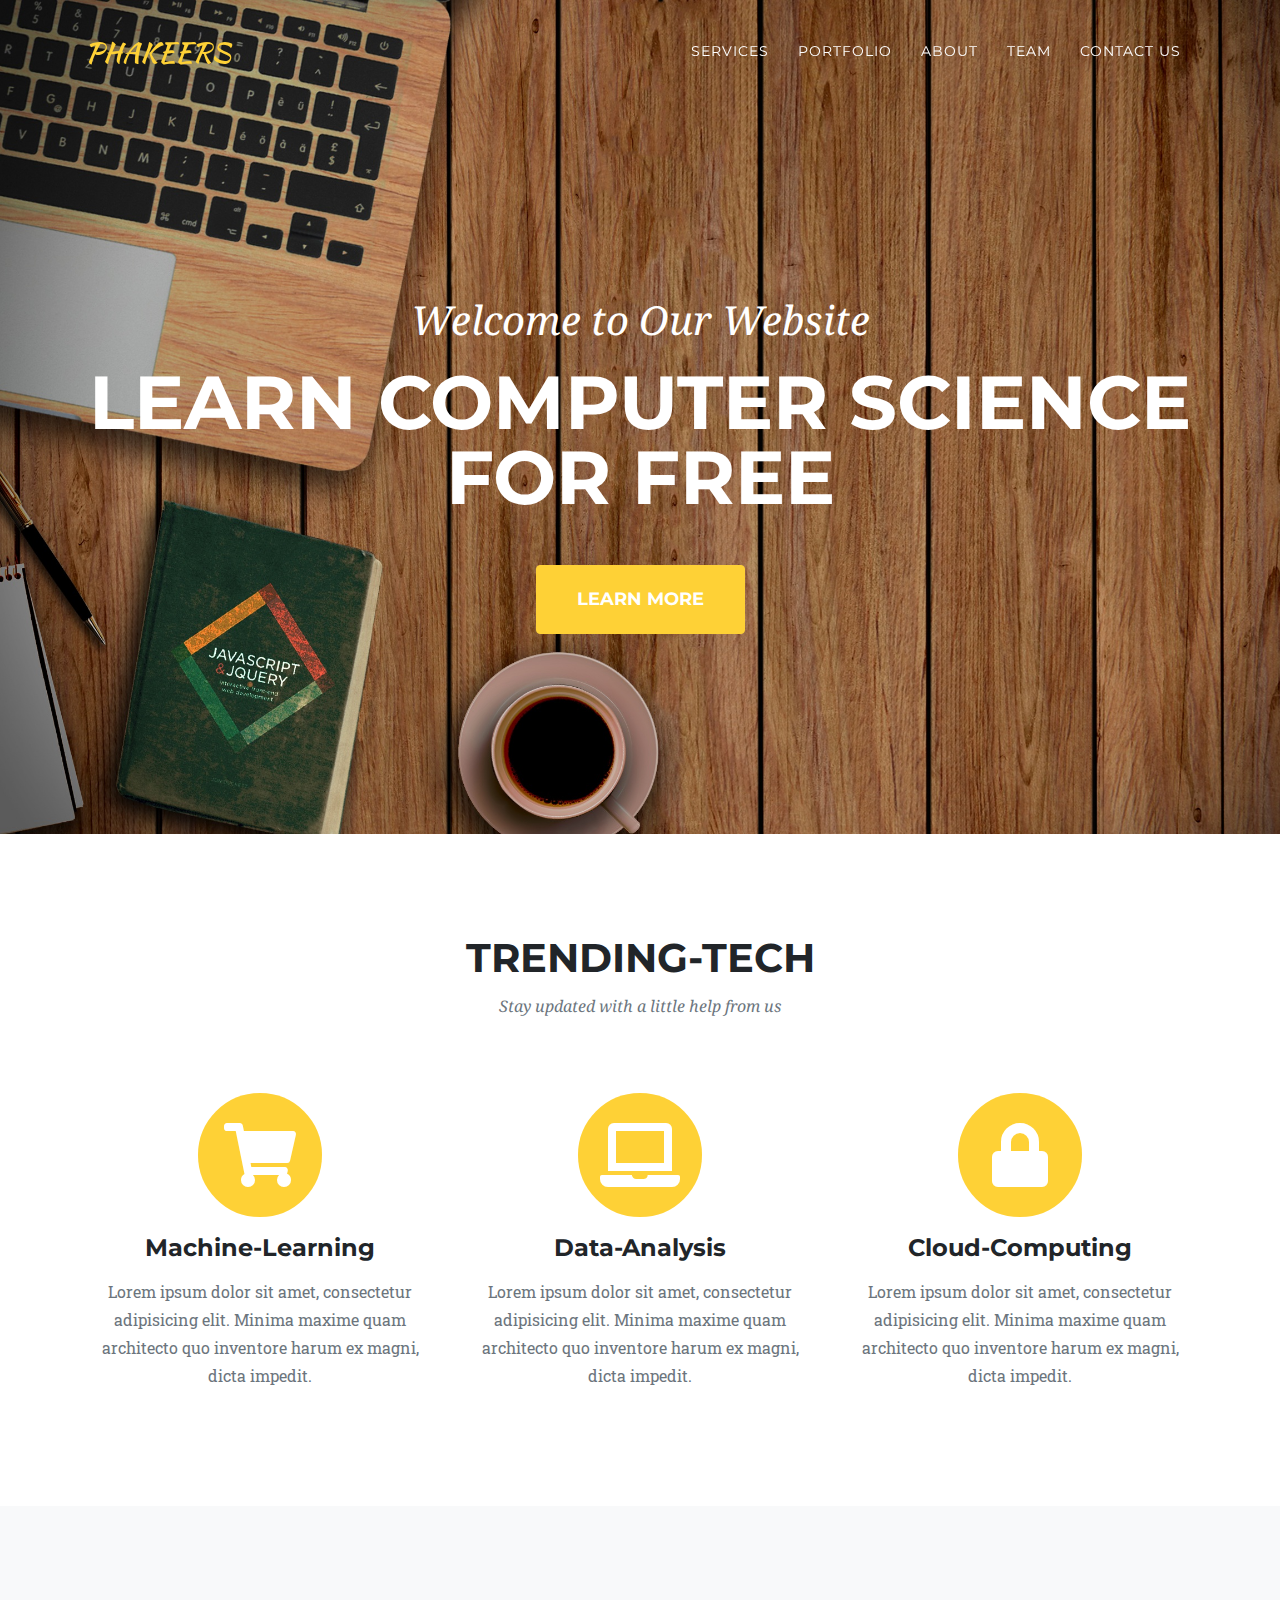
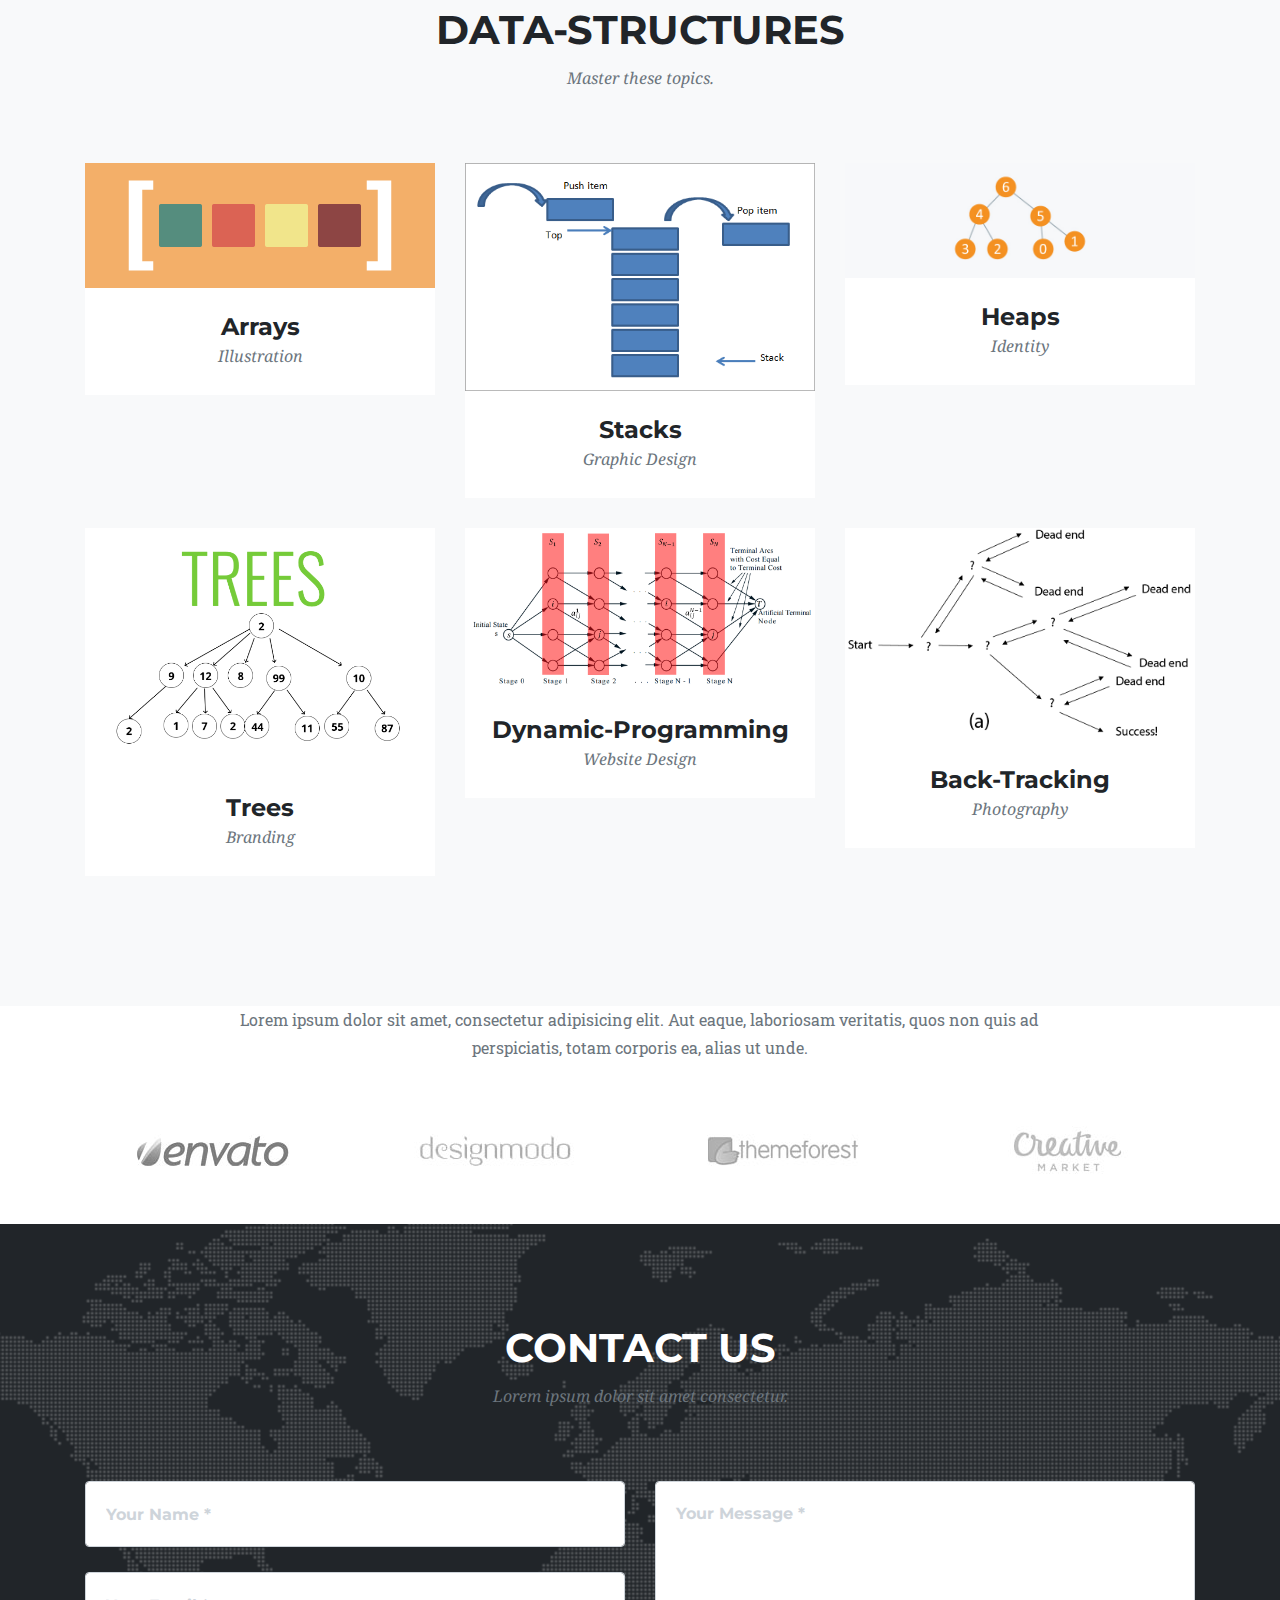
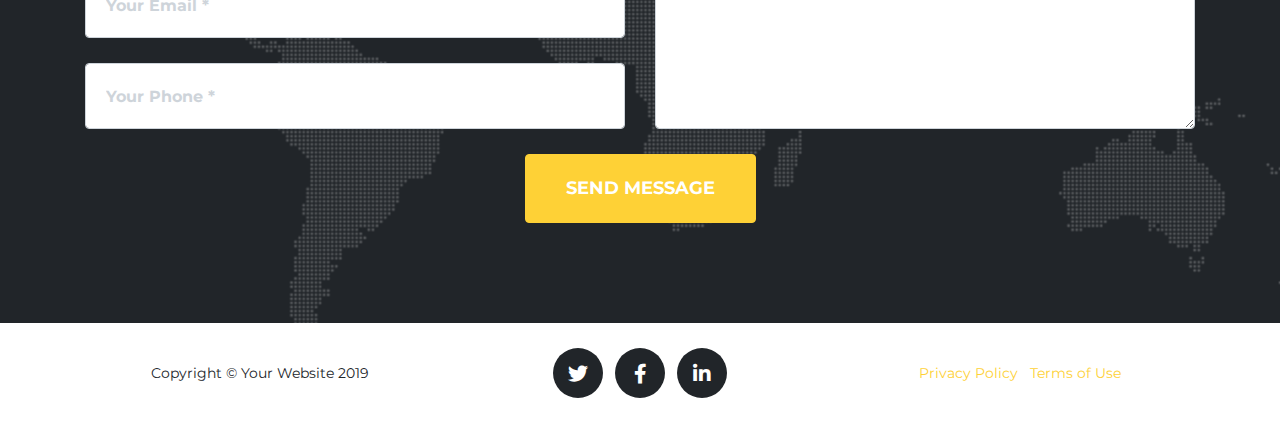
==== commit 39ea7aea: "Added team portfolio for the First Time" ====
--- a/index.html
+++ b/index.html
@@ -50,7 +50,7 @@
             <a class="nav-link js-scroll-trigger" href="#about">About</a>
           </li>
           <li class="nav-item">
-            <a class="nav-link js-scroll-trigger" href="#team">Team</a>
+            <a class="nav-link js-scroll-trigger" href="./team/index.html">Team</a>
           </li>
           <li class="nav-item">
             <a class="nav-link js-scroll-trigger" href="#contact">Contact Us</a>
@@ -211,185 +211,15 @@
     </div>
   </section>
 
-  <!-- About -->
-  <section class="page-section" id="about">
-    <div class="container">
-      <div class="row">
-        <div class="col-lg-12 text-center">
-          <h2 class="section-heading text-uppercase">About</h2>
-          <h3 class="section-subheading text-muted">Lorem ipsum dolor sit amet consectetur.</h3>
-        </div>
-      </div>
-      <div class="row">
-        <div class="col-lg-12">
-          <ul class="timeline">
-            <li>
-              <div class="timeline-image">
-                <img class="rounded-circle img-fluid" src="img/about/1.jpg" alt="">
-              </div>
-              <div class="timeline-panel">
-                <div class="timeline-heading">
-                  <h4>2009-2011</h4>
-                  <h4 class="subheading">Our Humble Beginnings</h4>
-                </div>
-                <div class="timeline-body">
-                  <p class="text-muted">Lorem ipsum dolor sit amet, consectetur adipisicing elit. Sunt ut voluptatum
-                    eius sapiente, totam reiciendis temporibus qui quibusdam, recusandae sit vero unde, sed, incidunt et
-                    ea quo dolore laudantium consectetur!</p>
-                </div>
-              </div>
-            </li>
-            <li class="timeline-inverted">
-              <div class="timeline-image">
-                <img class="rounded-circle img-fluid" src="img/about/2.jpg" alt="">
-              </div>
-              <div class="timeline-panel">
-                <div class="timeline-heading">
-                  <h4>March 2011</h4>
-                  <h4 class="subheading">An Agency is Born</h4>
-                </div>
-                <div class="timeline-body">
-                  <p class="text-muted">Lorem ipsum dolor sit amet, consectetur adipisicing elit. Sunt ut voluptatum
-                    eius sapiente, totam reiciendis temporibus qui quibusdam, recusandae sit vero unde, sed, incidunt et
-                    ea quo dolore laudantium consectetur!</p>
-                </div>
-              </div>
-            </li>
-            <li>
-              <div class="timeline-image">
-                <img class="rounded-circle img-fluid" src="img/about/3.jpg" alt="">
-              </div>
-              <div class="timeline-panel">
-                <div class="timeline-heading">
-                  <h4>December 2012</h4>
-                  <h4 class="subheading">Transition to Full Service</h4>
-                </div>
-                <div class="timeline-body">
-                  <p class="text-muted">Lorem ipsum dolor sit amet, consectetur adipisicing elit. Sunt ut voluptatum
-                    eius sapiente, totam reiciendis temporibus qui quibusdam, recusandae sit vero unde, sed, incidunt et
-                    ea quo dolore laudantium consectetur!</p>
-                </div>
-              </div>
-            </li>
-            <li class="timeline-inverted">
-              <div class="timeline-image">
-                <img class="rounded-circle img-fluid" src="img/about/4.jpg" alt="">
-              </div>
-              <div class="timeline-panel">
-                <div class="timeline-heading">
-                  <h4>July 2014</h4>
-                  <h4 class="subheading">Phase Two Expansion</h4>
-                </div>
-                <div class="timeline-body">
-                  <p class="text-muted">Lorem ipsum dolor sit amet, consectetur adipisicing elit. Sunt ut voluptatum
-                    eius sapiente, totam reiciendis temporibus qui quibusdam, recusandae sit vero unde, sed, incidunt et
-                    ea quo dolore laudantium consectetur!</p>
-                </div>
-              </div>
-            </li>
-            <li class="timeline-inverted">
-              <div class="timeline-image">
-                <h4>Be Part
-                  <br>Of Our
-                  <br>Story!</h4>
-              </div>
-            </li>
-          </ul>
-        </div>
-      </div>
-    </div>
-  </section>
-
-  <!-- Team -->
-  <section class="bg-light page-section" id="team">
-    <div class="container">
-      <div class="row">
-        <div class="col-lg-12 text-center">
-          <h2 class="section-heading text-uppercase">Our Amazing Team</h2>
-          <h3 class="section-subheading text-muted">Lorem ipsum dolor sit amet consectetur.</h3>
-        </div>
-      </div>
-      <div class="row">
-        <div class="col-sm-4">
-          <div class="team-member">
-            <img class="mx-auto rounded-circle" src="/img/Suyog.png" alt="">
-            <h4>Kay Garland</h4>
-            <p class="text-muted">Lead Designer</p>
-            <ul class="list-inline social-buttons">
-              <li class="list-inline-item">
-                <a href="#">
-                  <i class="fab fa-twitter"></i>
-                </a>
-              </li>
-              <li class="list-inline-item">
-                <a href="#">
-                  <i class="fab fa-facebook-f"></i>
-                </a>
-              </li>
-              <li class="list-inline-item">
-                <a href="#">
-                  <i class="fab fa-linkedin-in"></i>
-                </a>
-              </li>
-            </ul>
-          </div>
-        </div>
-        <div class="col-sm-4">
-          <div class="team-member">
-            <img class="mx-auto rounded-circle" src="img/Rashi.png" alt="">
-            <h4>Larry Parker</h4>
-            <p class="text-muted">Lead Marketer</p>
-            <ul class="list-inline social-buttons">
-              <li class="list-inline-item">
-                <a href="#">
-                  <i class="fab fa-twitter"></i>
-                </a>
-              </li>
-              <li class="list-inline-item">
-                <a href="#">
-                  <i class="fab fa-facebook-f"></i>
-                </a>
-              </li>
-              <li class="list-inline-item">
-                <a href="#">
-                  <i class="fab fa-linkedin-in"></i>
-                </a>
-              </li>
-            </ul>
-          </div>
-        </div>
-        <div class="col-sm-4">
-          <div class="team-member">
-            <img class="mx-auto rounded-circle" src="img/Zaib.png" alt="">
-            <h4>Diana Pertersen</h4>
-            <p class="text-muted">Lead Developer</p>
-            <ul class="list-inline social-buttons">
-              <li class="list-inline-item">
-                <a href="#">
-                  <i class="fab fa-twitter"></i>
-                </a>
-              </li>
-              <li class="list-inline-item">
-                <a href="#">
-                  <i class="fab fa-facebook-f"></i>
-                </a>
-              </li>
-              <li class="list-inline-item">
-                <a href="#">
-                  <i class="fab fa-linkedin-in"></i>
-                </a>
-              </li>
-            </ul>
-          </div>
-        </div>
-      </div>
-      <div class="row">
-        <div class="col-lg-8 mx-auto text-center">
-          <p class="large text-muted">Lorem ipsum dolor sit amet, consectetur adipisicing elit. Aut eaque, laboriosam
-            veritatis, quos non quis ad perspiciatis, totam corporis ea, alias ut unde.</p>
-        </div>
-      </div>
-    </div>
+
+
+  <div class="row">
+    <div class="col-lg-8 mx-auto text-center">
+      <p class="large text-muted">Lorem ipsum dolor sit amet, consectetur adipisicing elit. Aut eaque, laboriosam
+        veritatis, quos non quis ad perspiciatis, totam corporis ea, alias ut unde.</p>
+    </div>
+  </div>
+  </div>
   </section>
 
   <!-- Clients -->
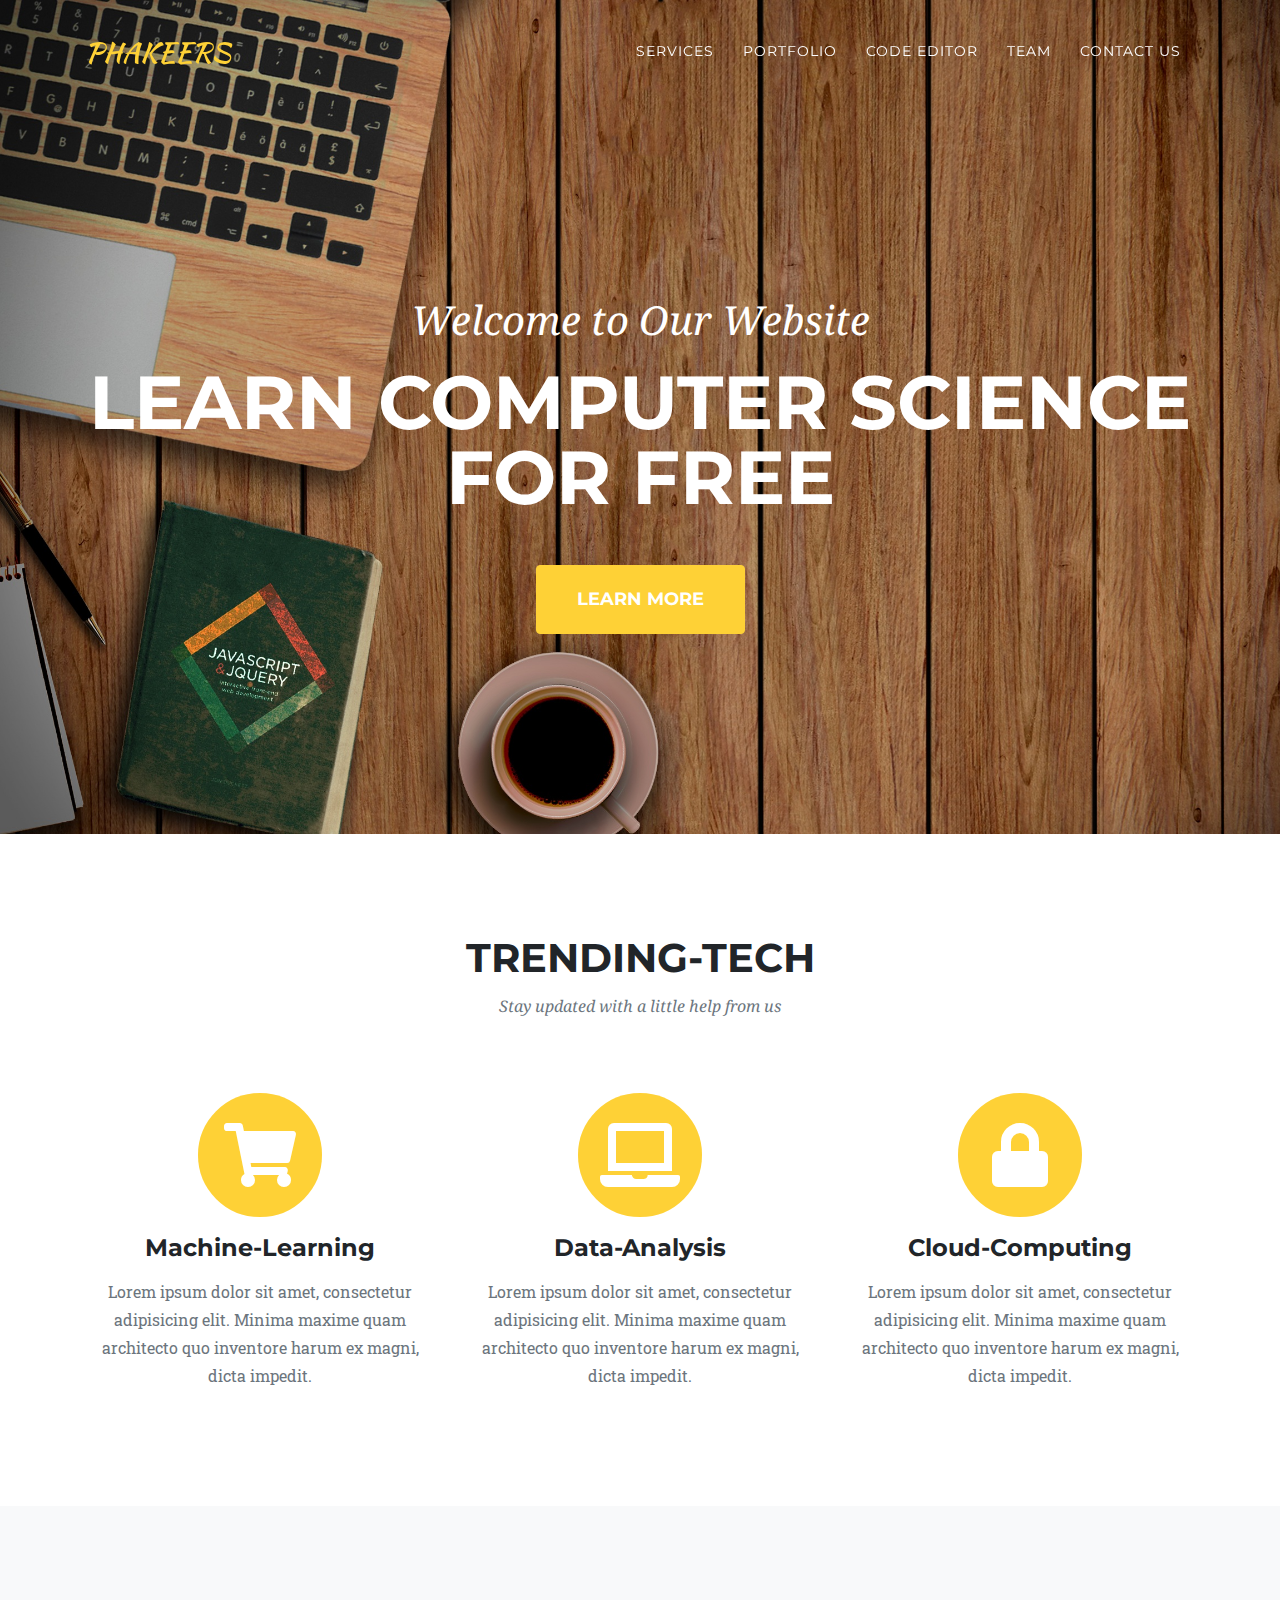
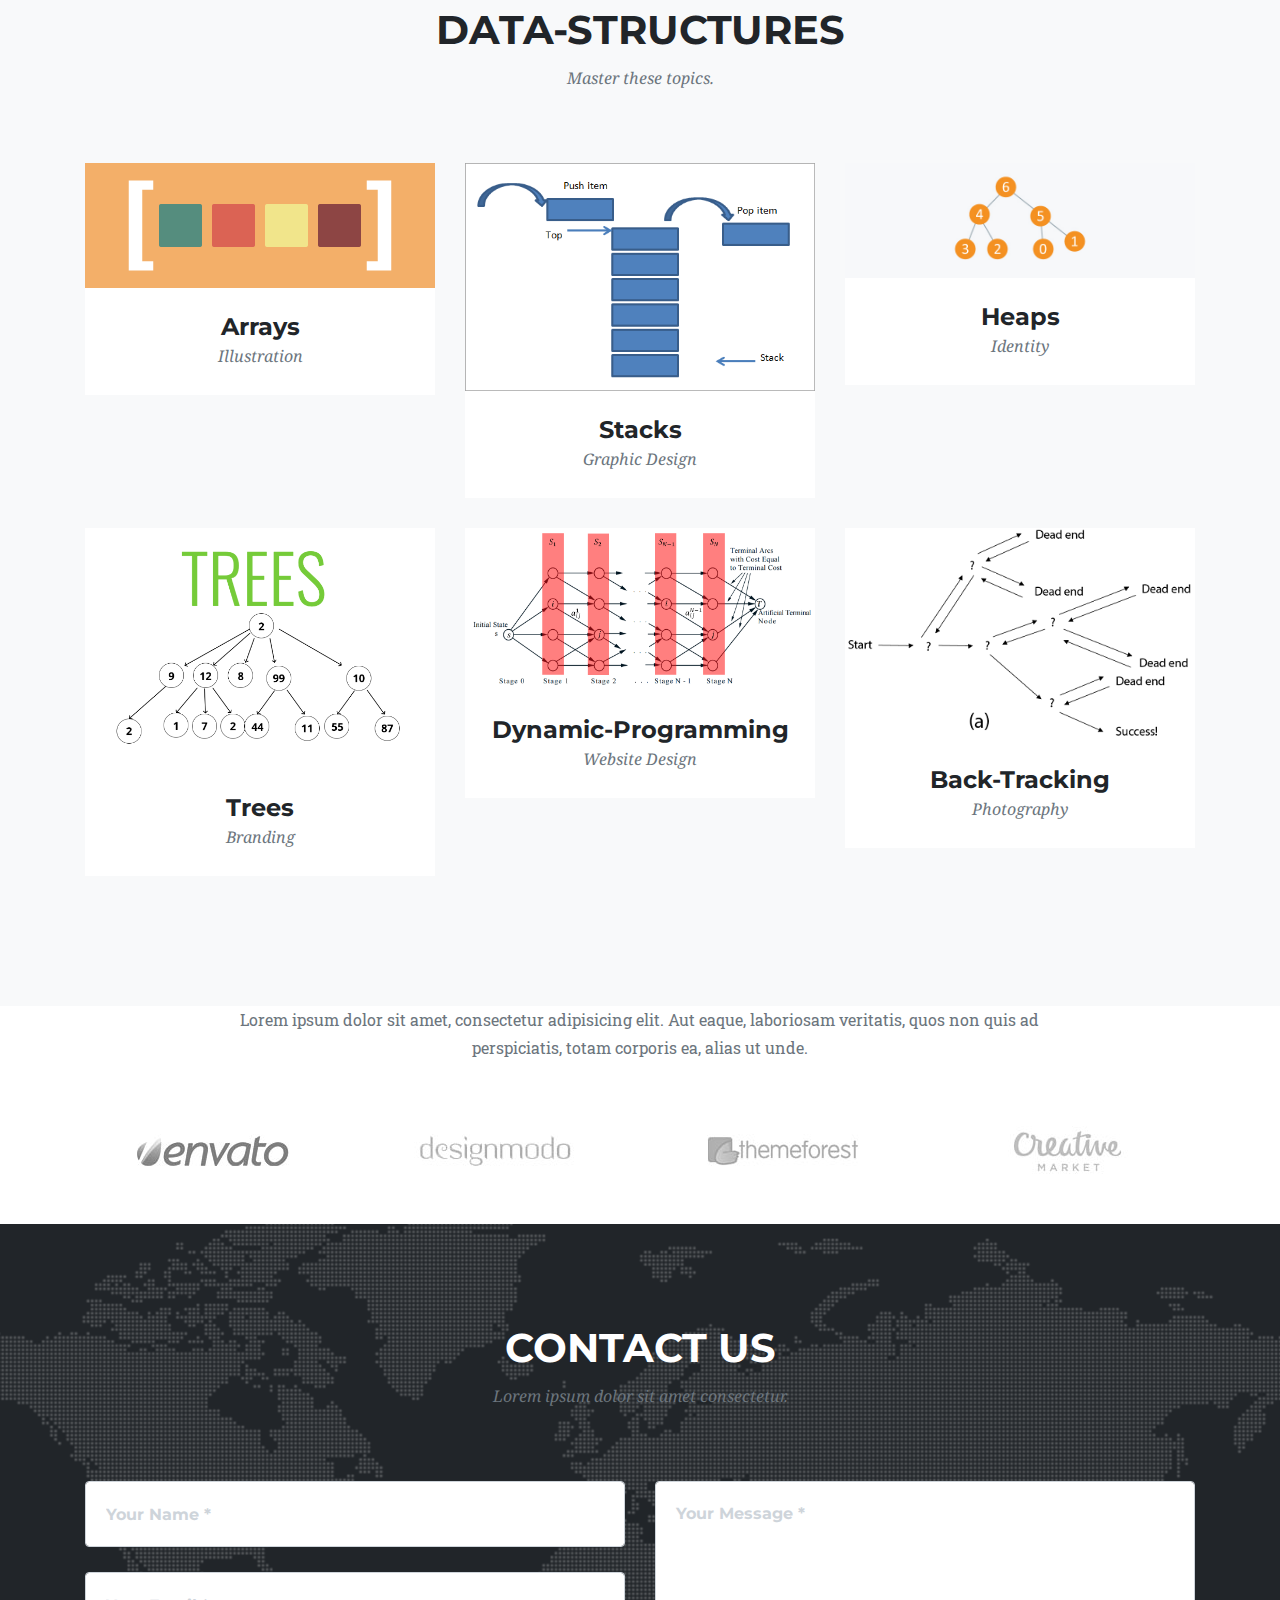
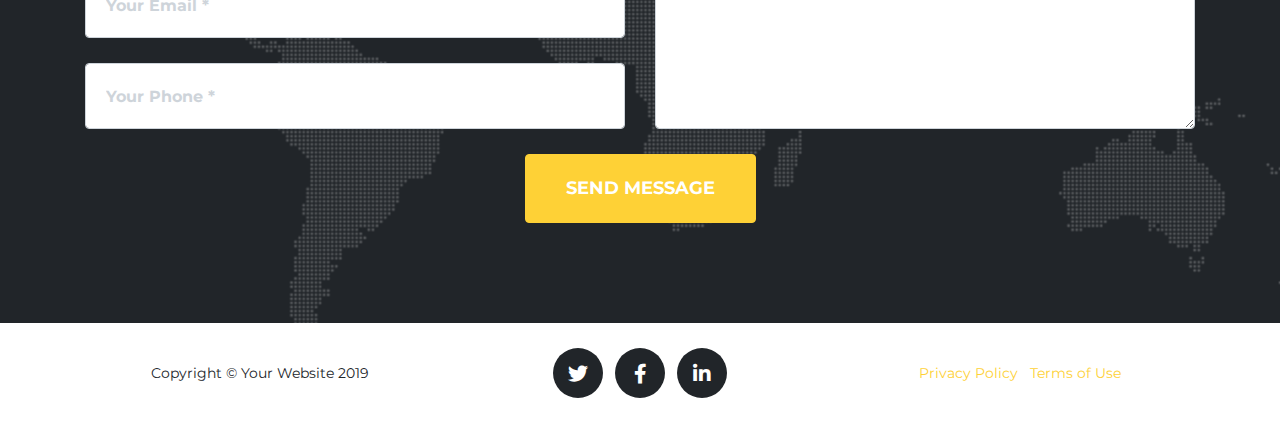
==== commit f33f4a78: "Code editor changes" ====
--- a/index.html
+++ b/index.html
@@ -47,7 +47,7 @@
             <a class="nav-link js-scroll-trigger" href="#portfolio">Portfolio</a>
           </li>
           <li class="nav-item">
-            <a class="nav-link js-scroll-trigger" href="#about">About</a>
+            <a class="nav-link js-scroll-trigger" href="#about">Code Editor</a>
           </li>
           <li class="nav-item">
             <a class="nav-link js-scroll-trigger" href="./team/index.html">Team</a>
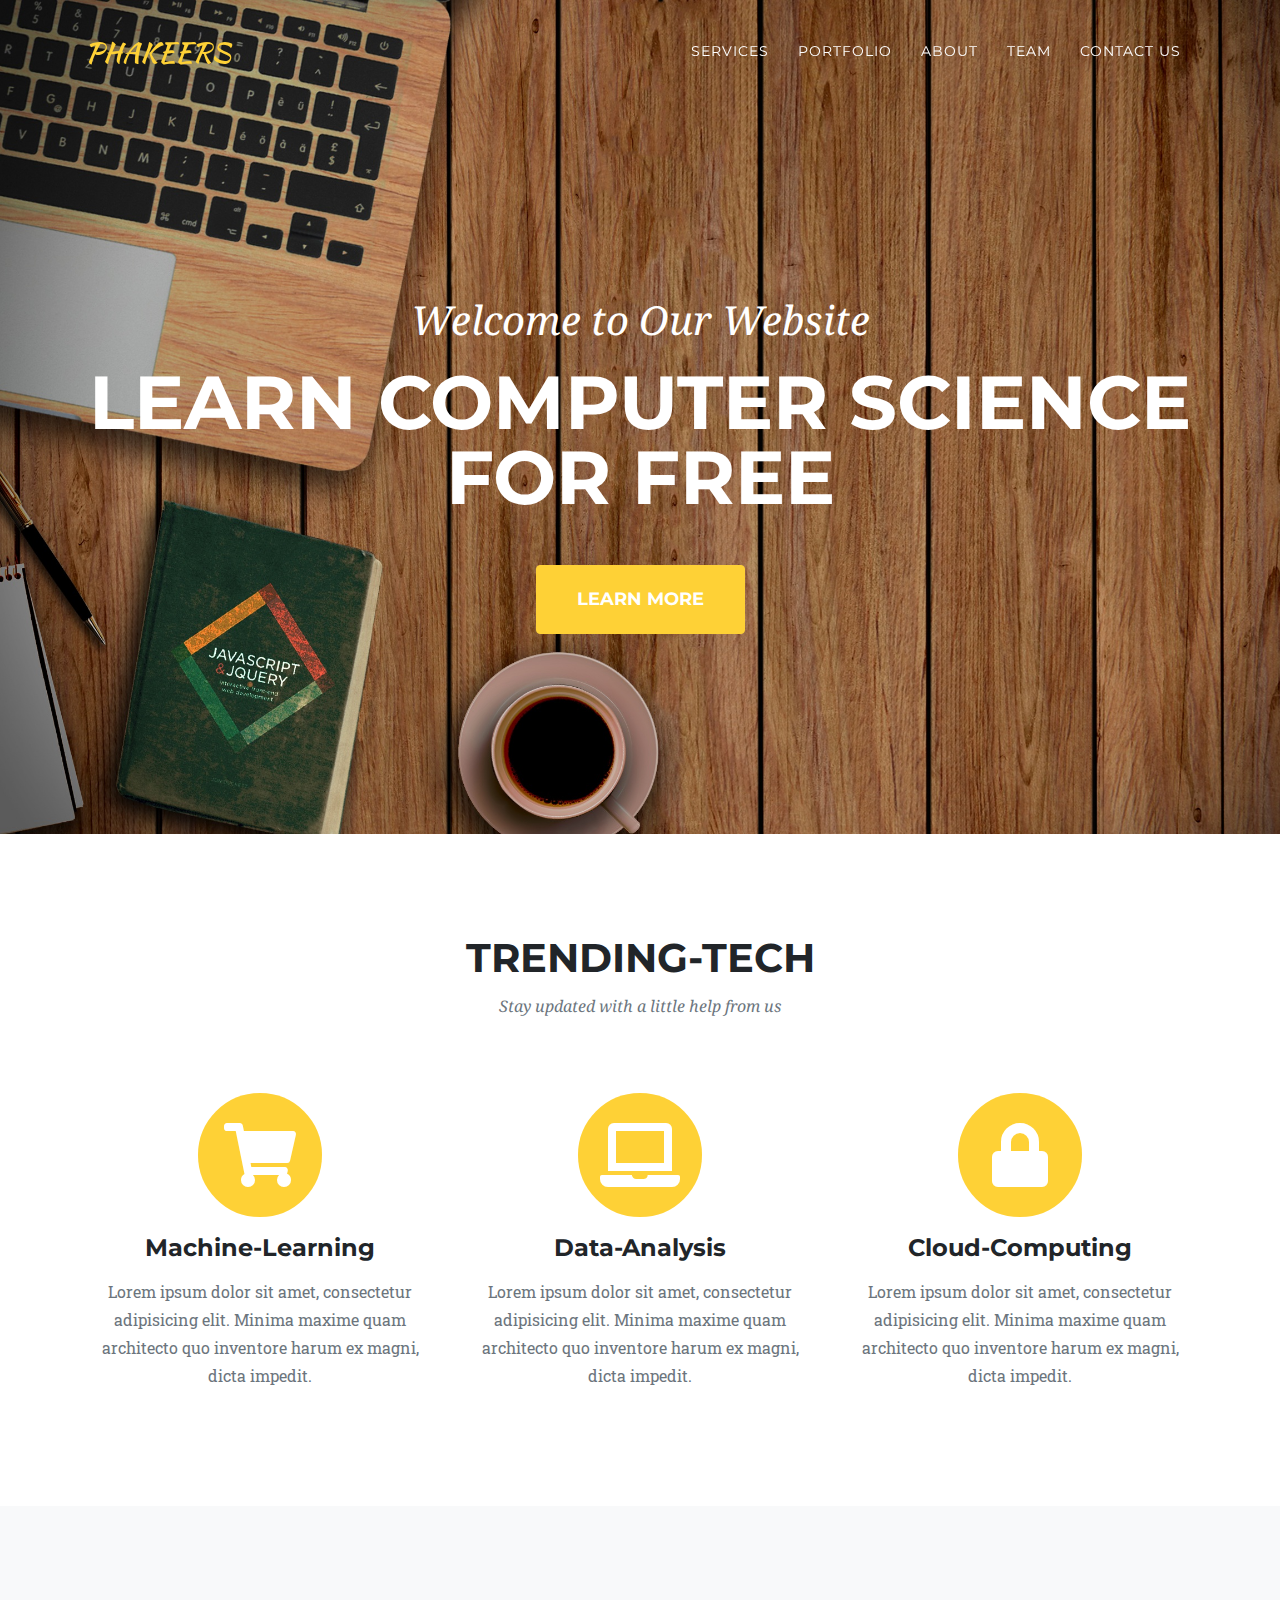
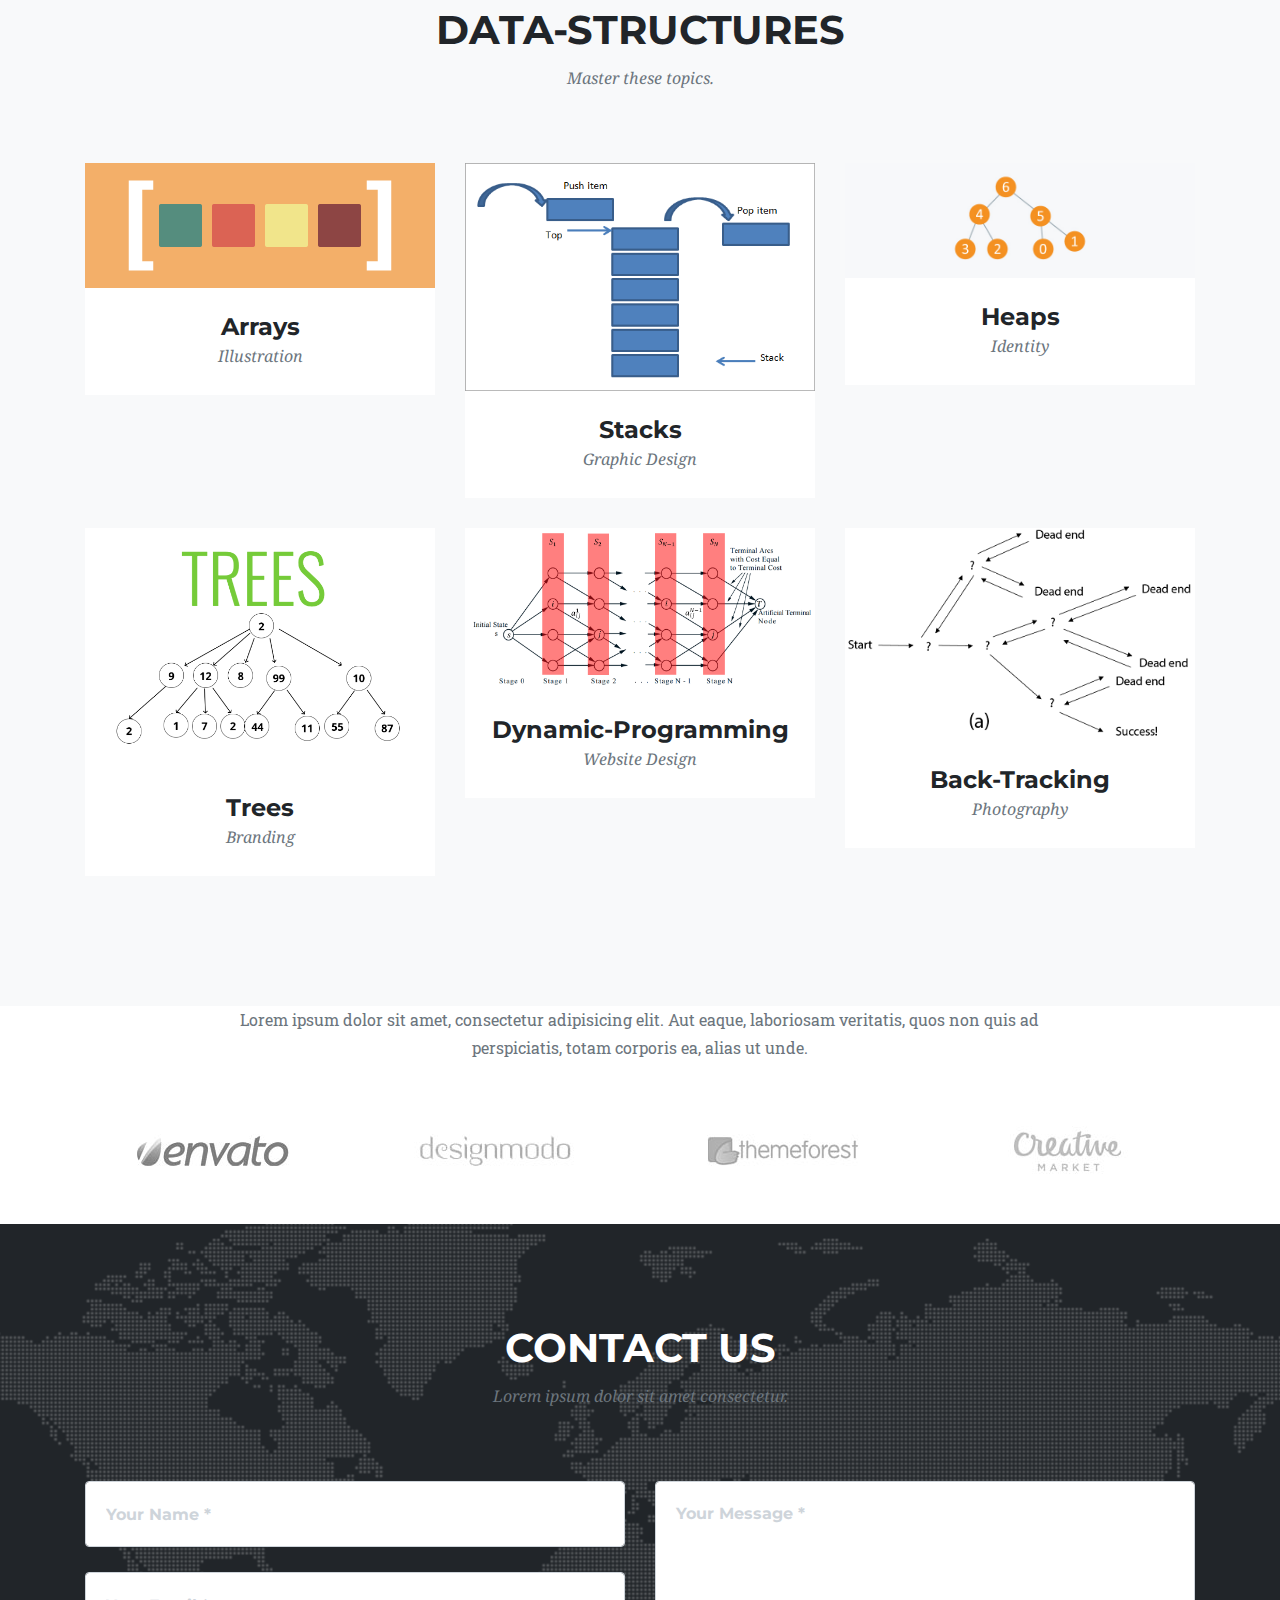
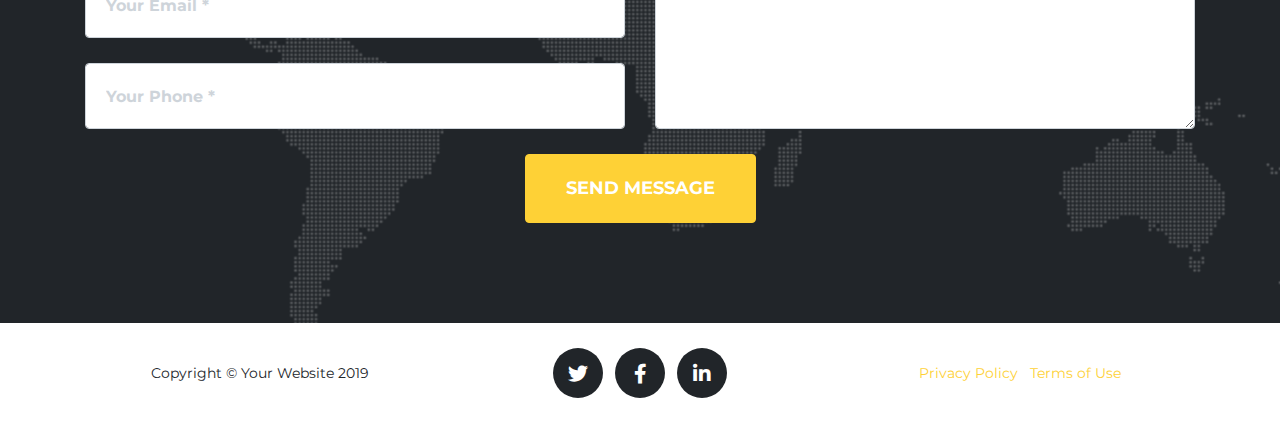
==== commit 61bca68e: "Merge pull request #1 from PHAKEERS/change-by-suyog" ====
--- a/index.html
+++ b/index.html
@@ -47,7 +47,7 @@
             <a class="nav-link js-scroll-trigger" href="#portfolio">Portfolio</a>
           </li>
           <li class="nav-item">
-            <a class="nav-link js-scroll-trigger" href="#about">Code Editor</a>
+            <a class="nav-link js-scroll-trigger" href="#about">About</a>
           </li>
           <li class="nav-item">
             <a class="nav-link js-scroll-trigger" href="./team/index.html">Team</a>
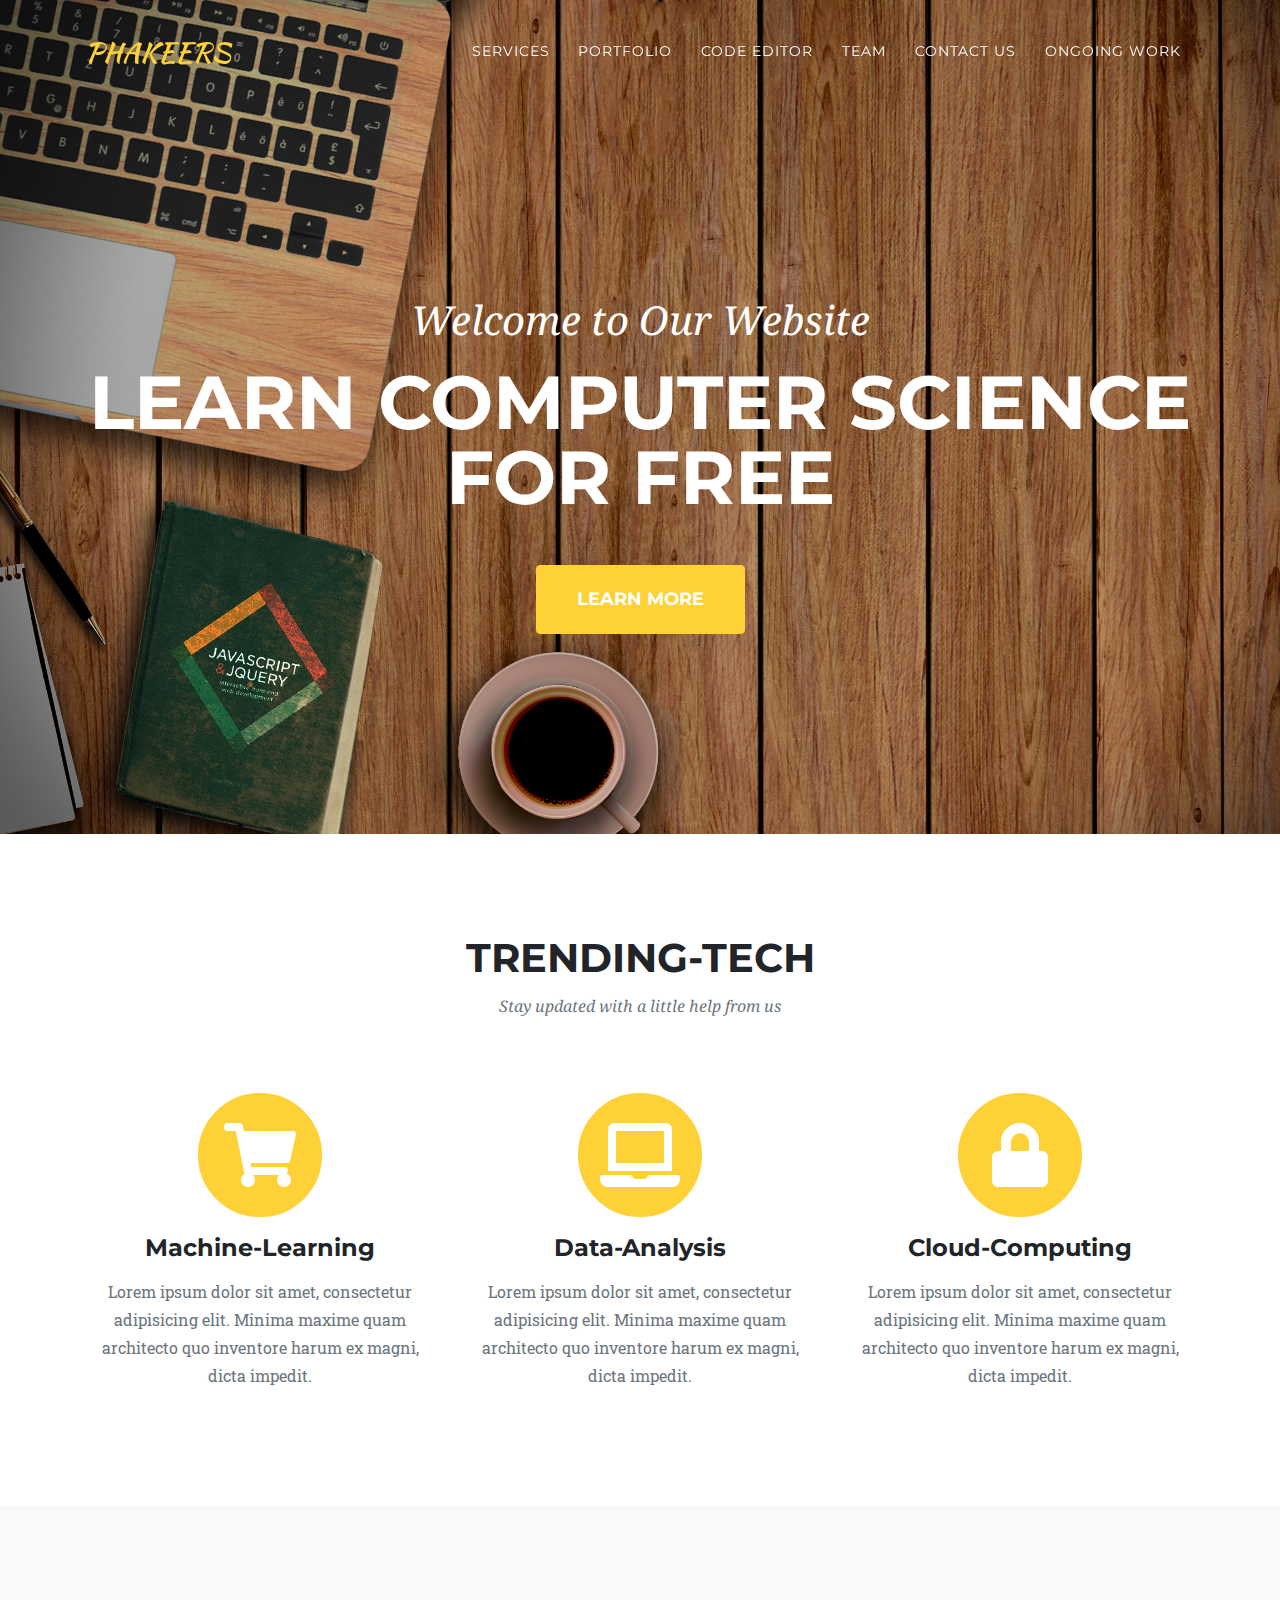
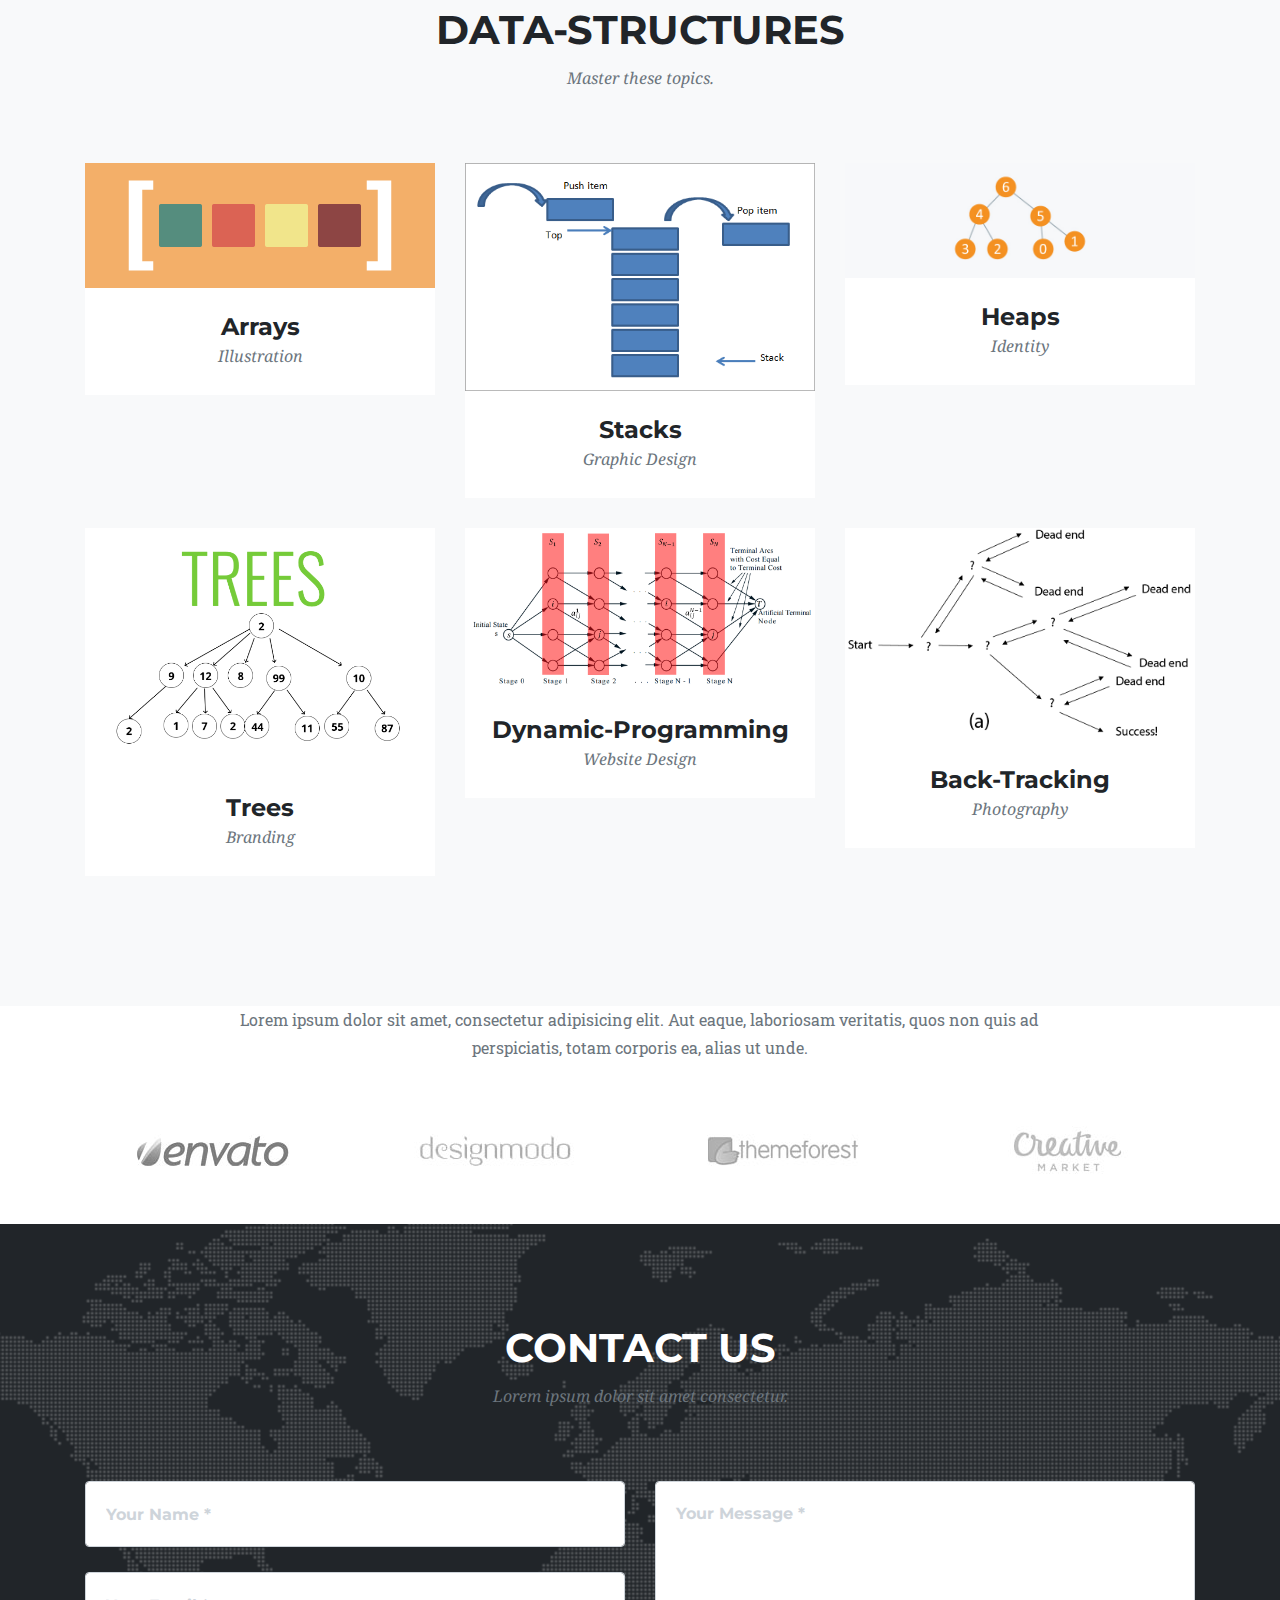
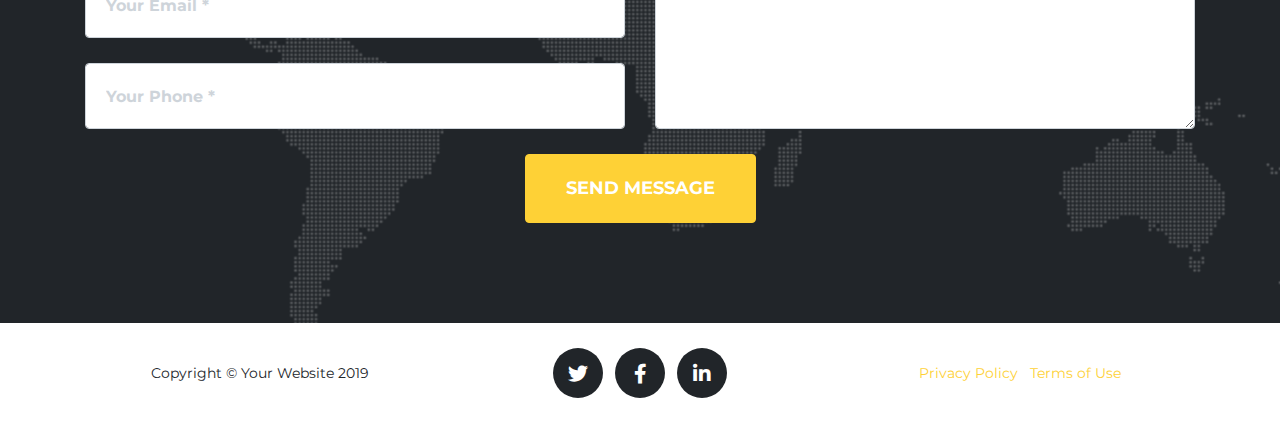
==== commit b0150d96: "Added Ongoing work link on navbar" ====
--- a/index.html
+++ b/index.html
@@ -47,13 +47,16 @@
             <a class="nav-link js-scroll-trigger" href="#portfolio">Portfolio</a>
           </li>
           <li class="nav-item">
-            <a class="nav-link js-scroll-trigger" href="#about">About</a>
+            <a class="nav-link js-scroll-trigger" href="#about">Code Editor</a>
           </li>
           <li class="nav-item">
             <a class="nav-link js-scroll-trigger" href="./team/index.html">Team</a>
           </li>
           <li class="nav-item">
             <a class="nav-link js-scroll-trigger" href="#contact">Contact Us</a>
+          </li>
+          <li class="nav-item">
+            <a class="nav-link js-scroll-trigger" href="#contact">Ongoing Work</a>
           </li>
         </ul>
       </div>
